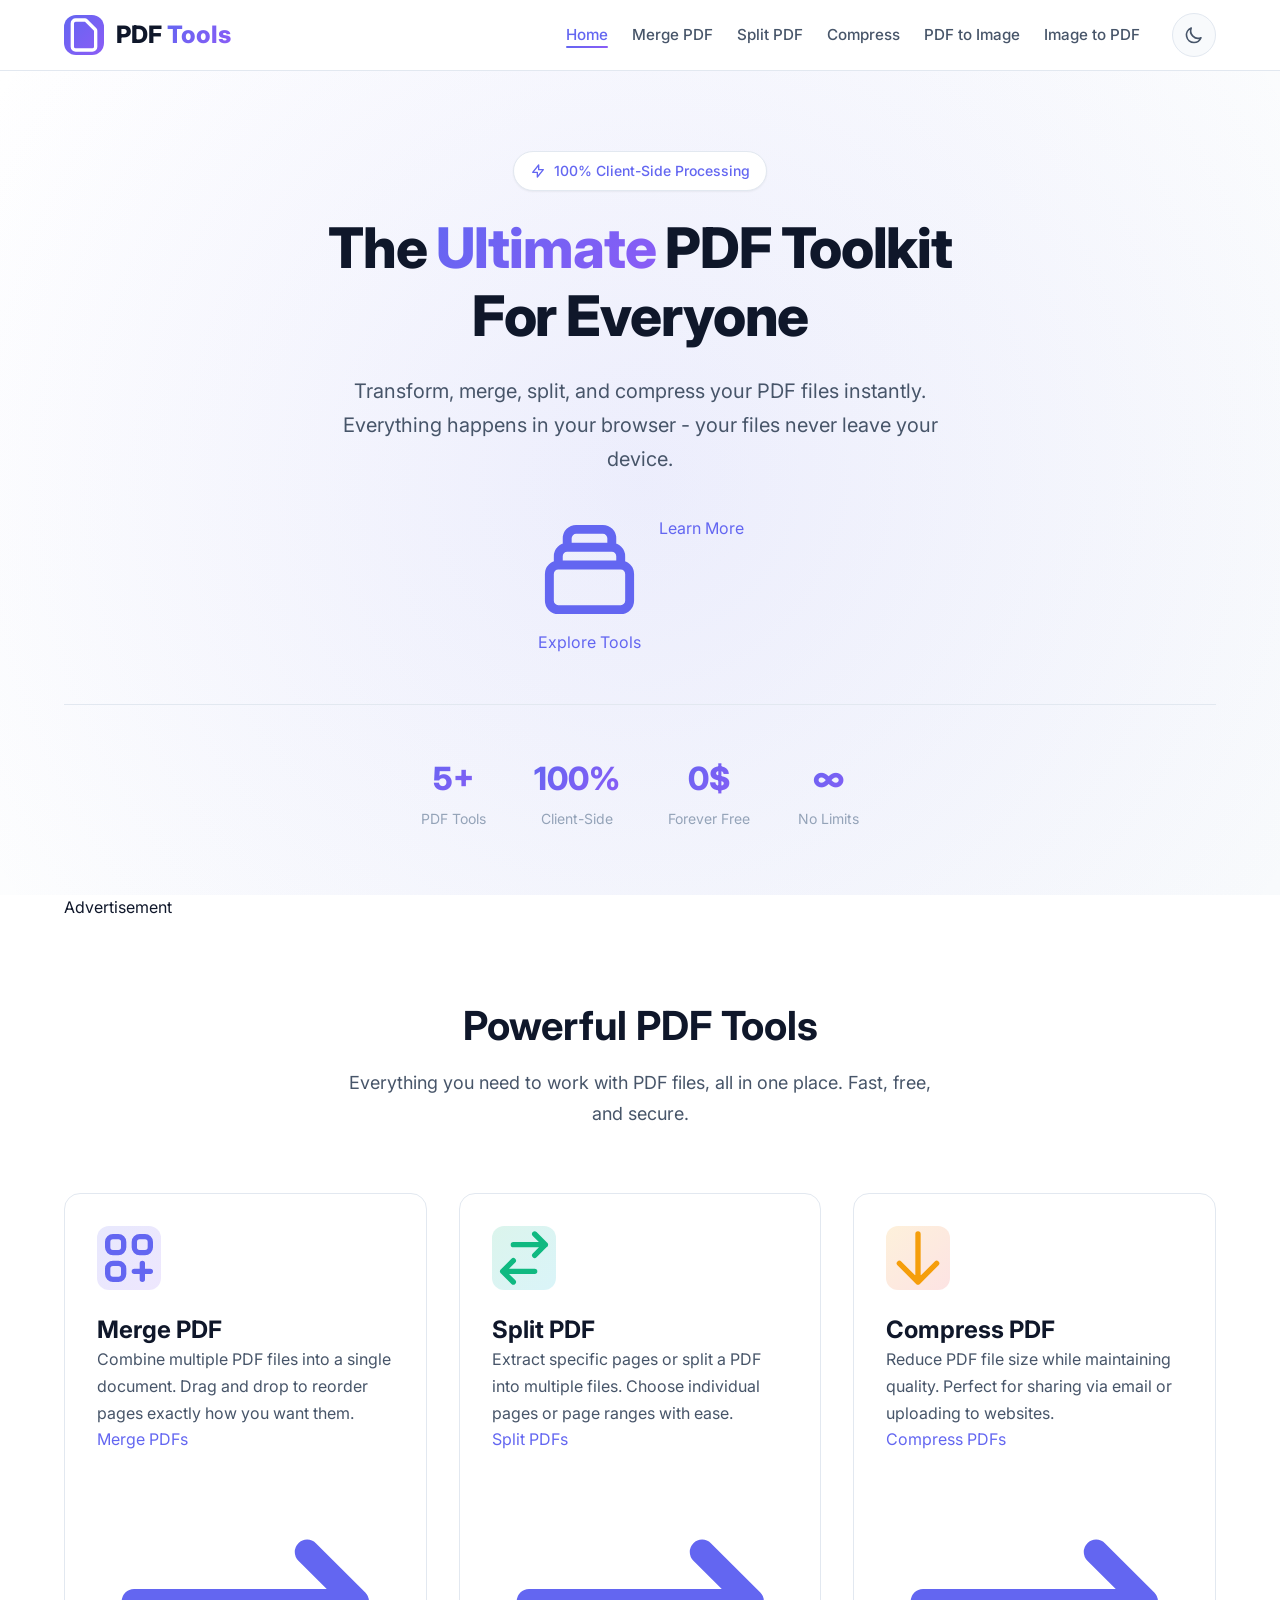
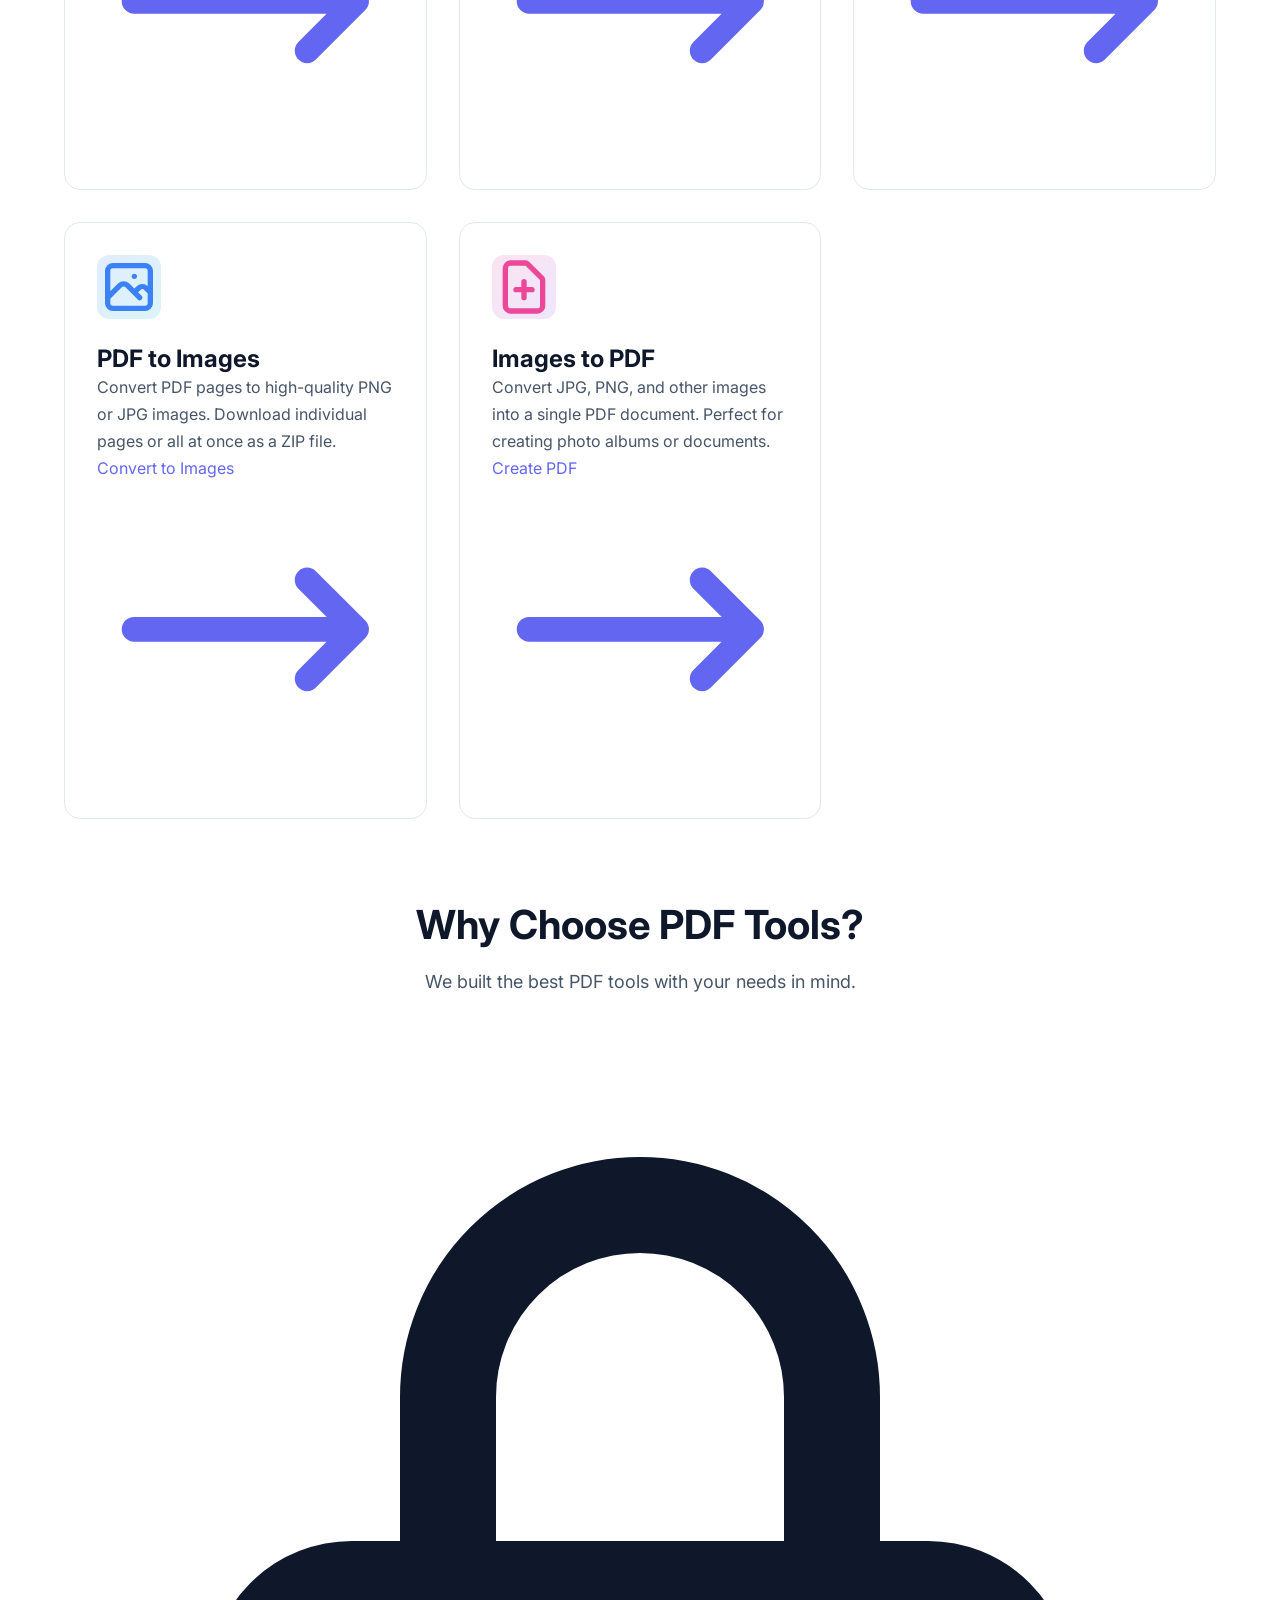
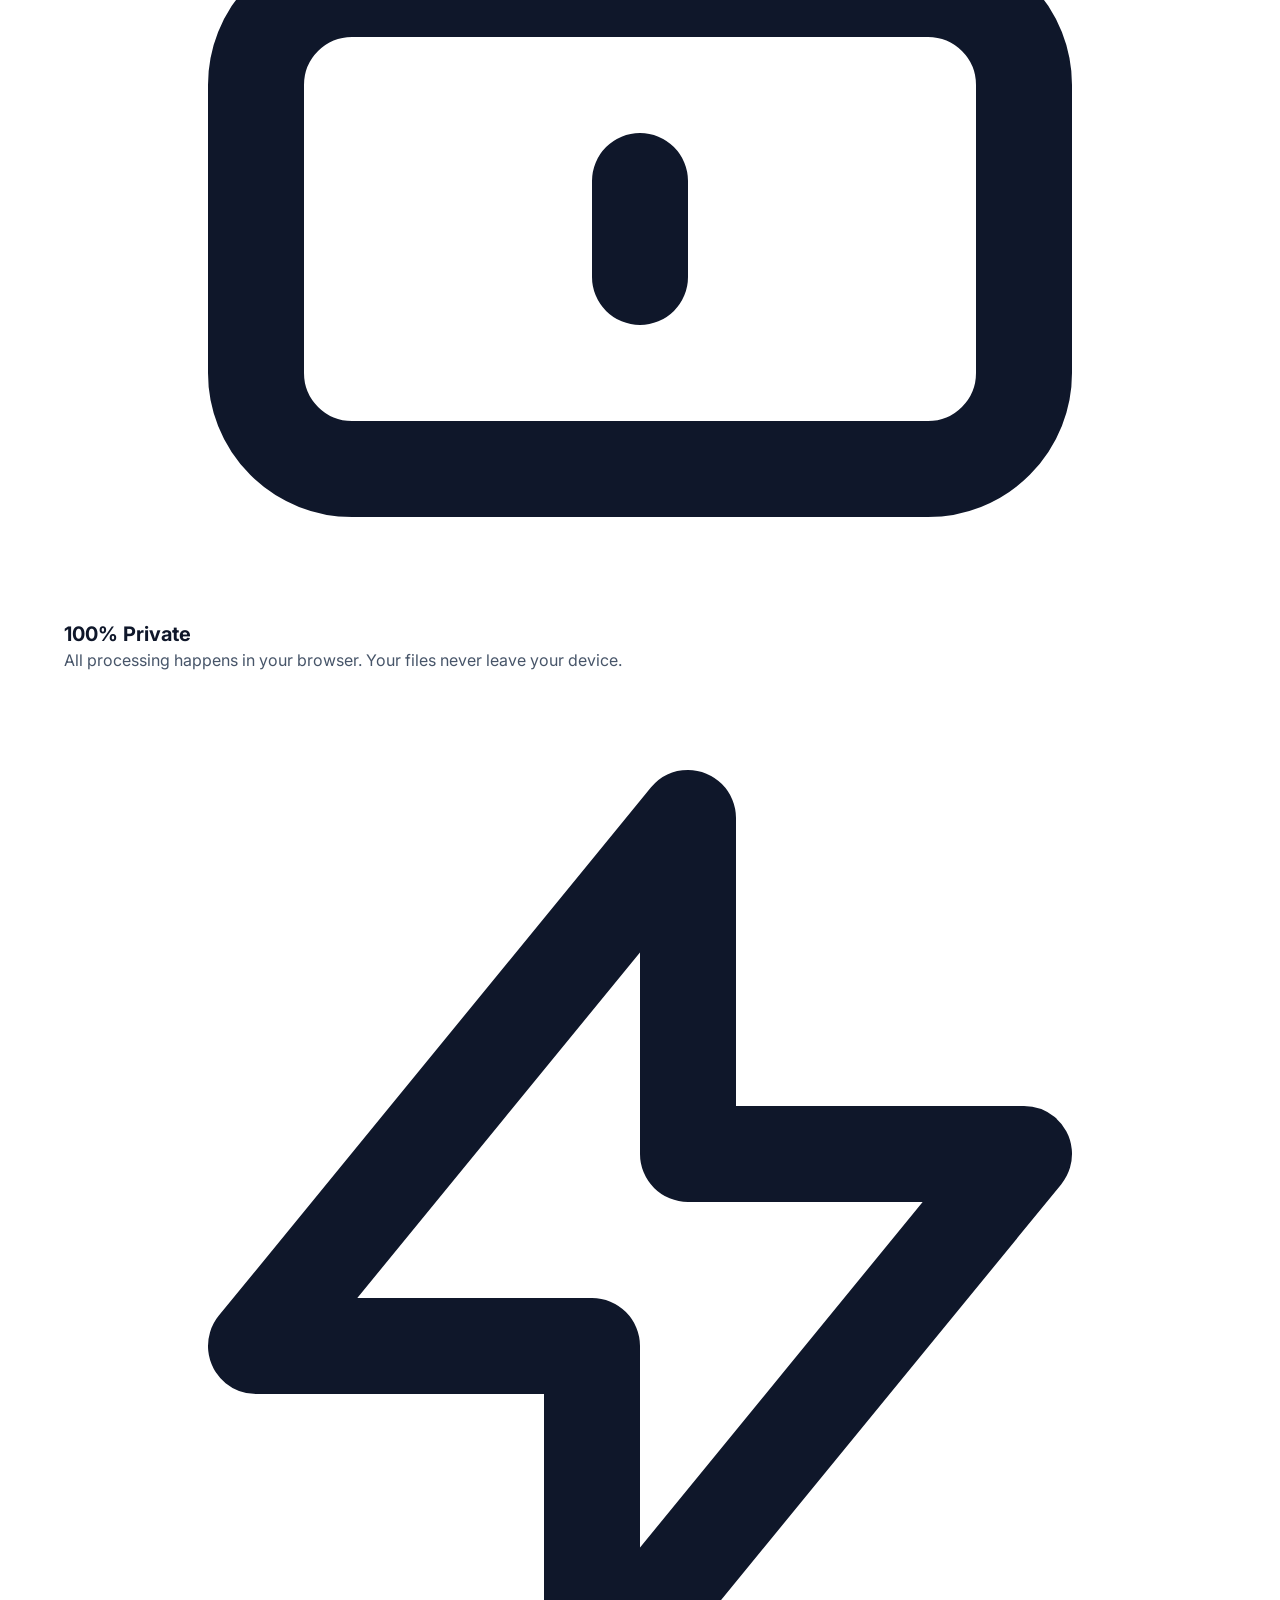
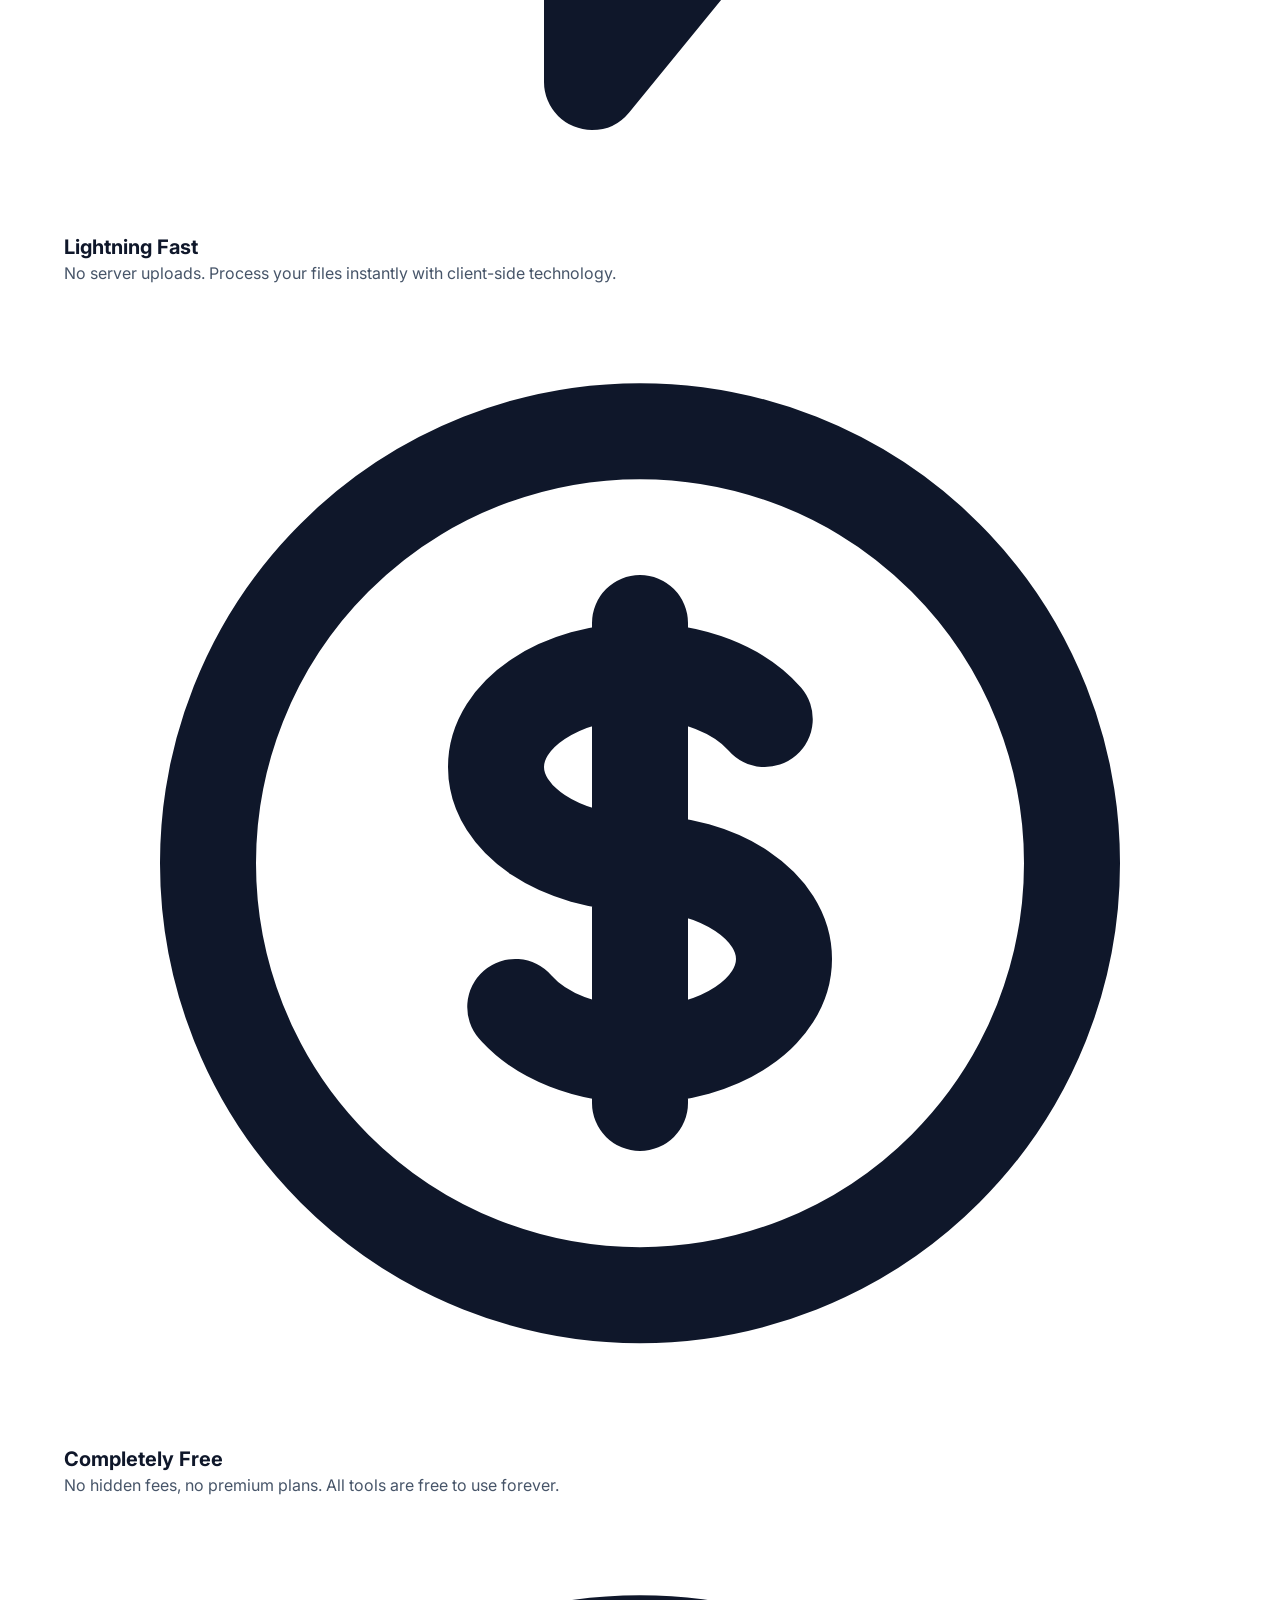
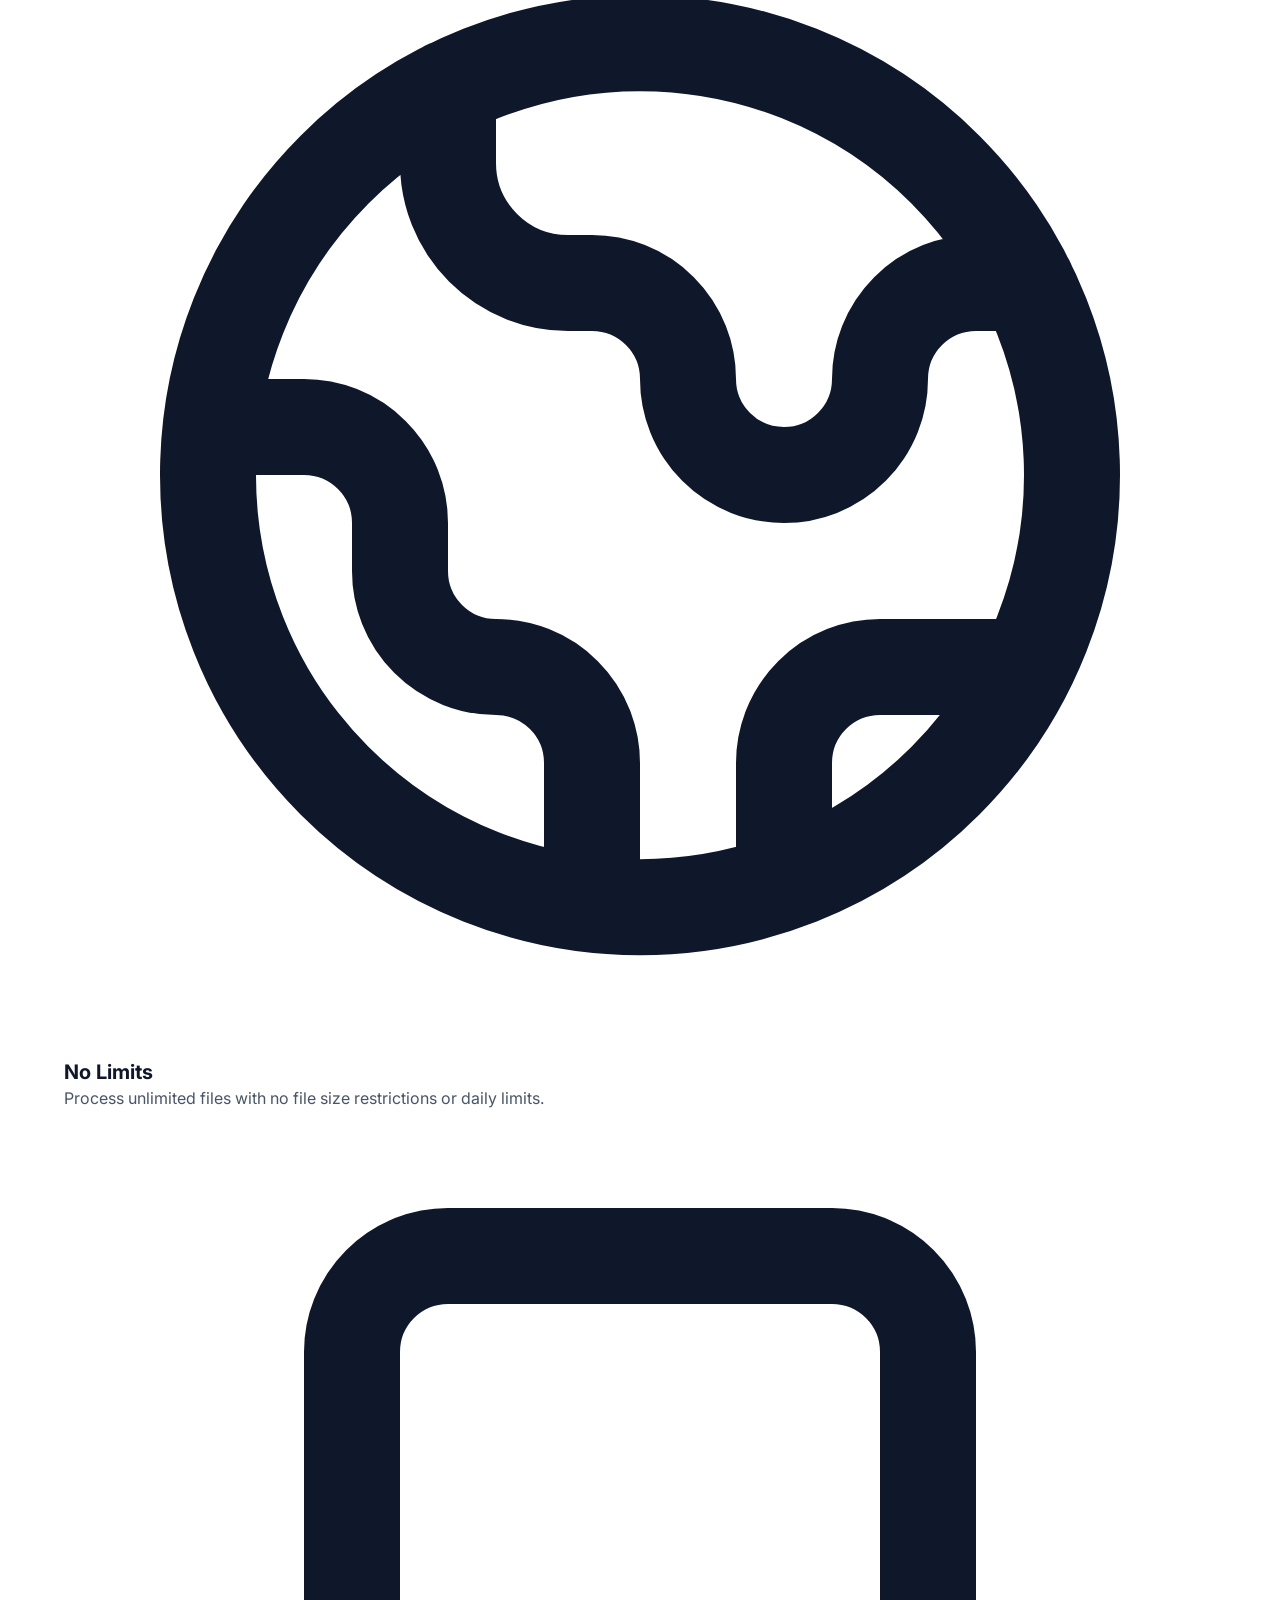
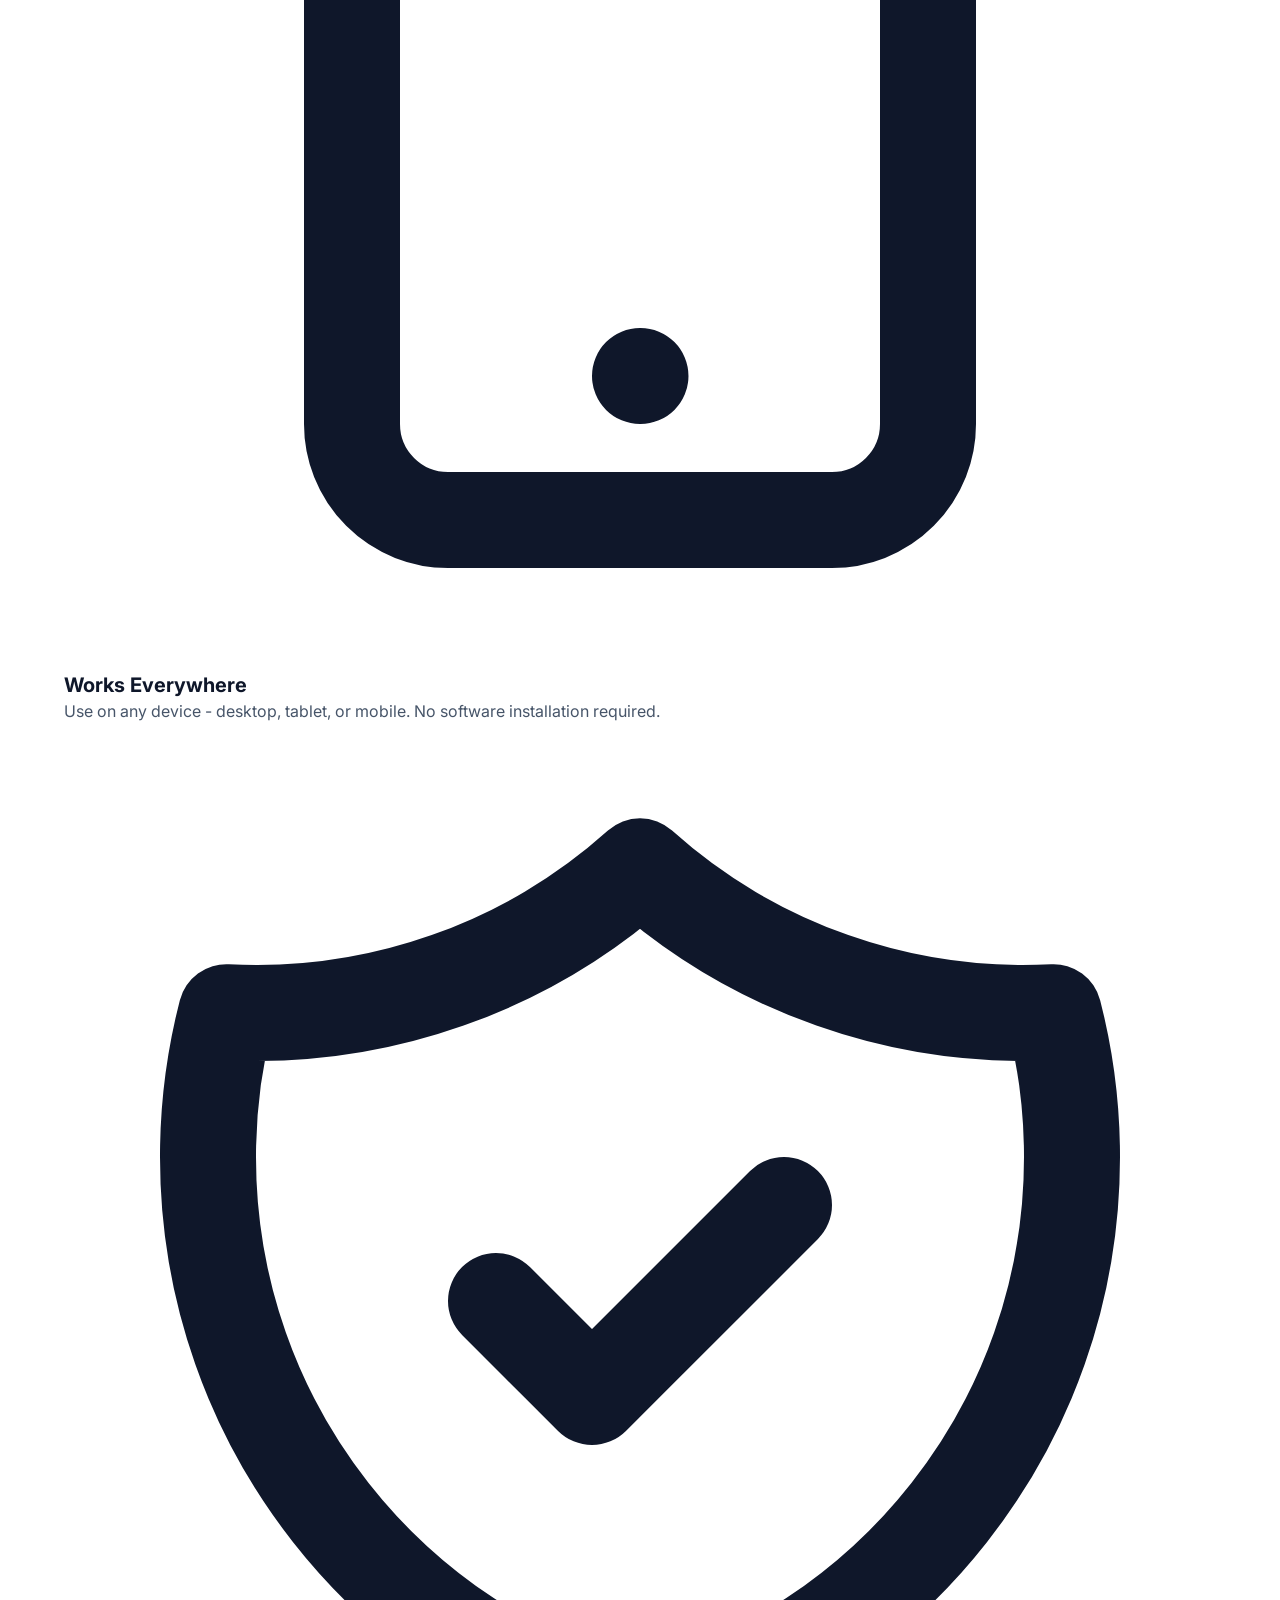
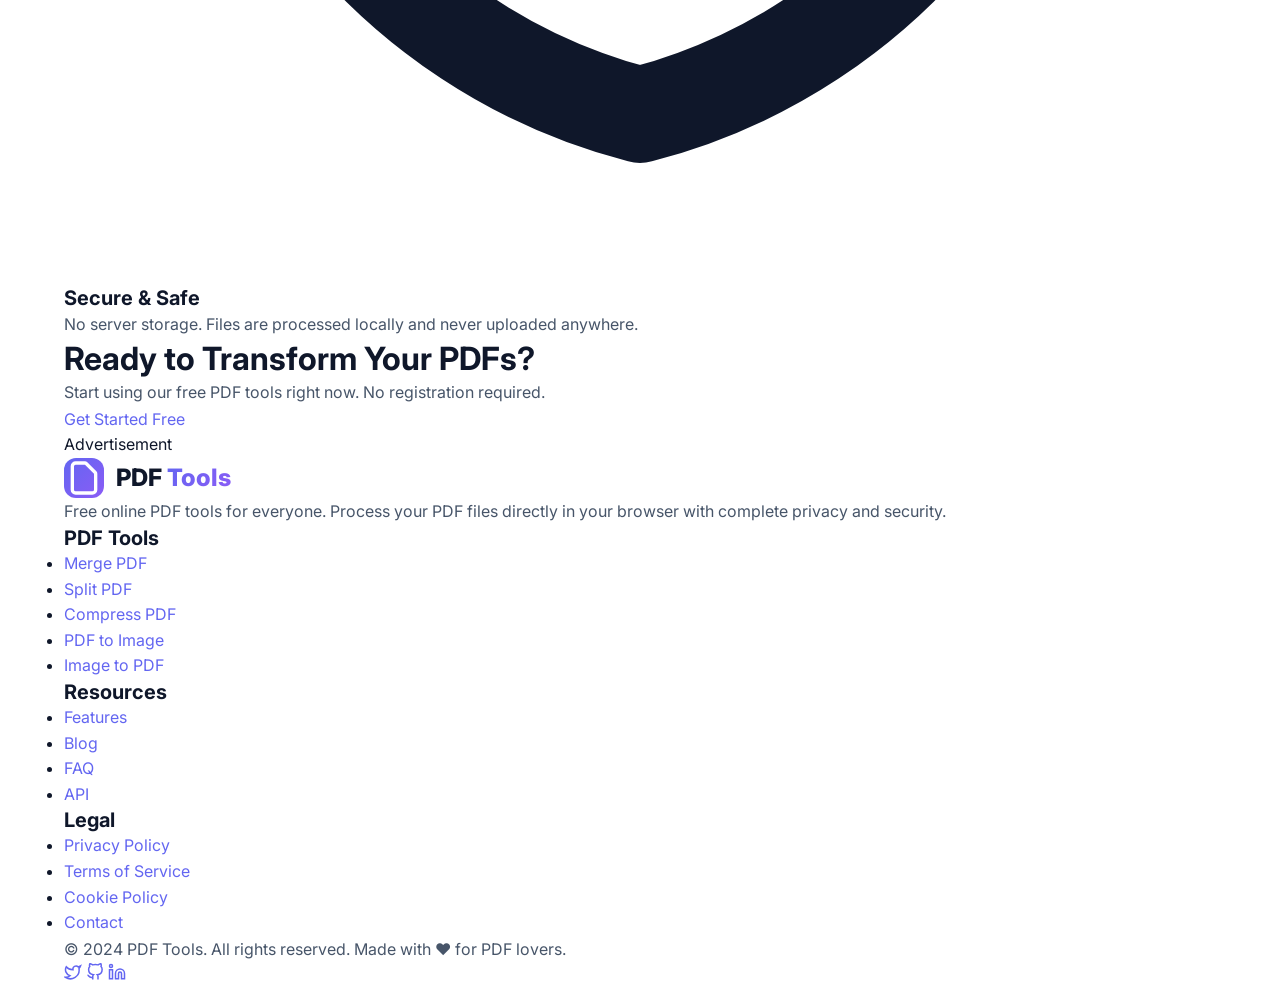
==== index.html @ 6624ec48 "feat: pdf-tools — initial release" ====
<!DOCTYPE html>
<html lang="en" data-theme="light">
<head>
    <meta charset="UTF-8">
    <meta name="viewport" content="width=device-width, initial-scale=1.0">
    <title>PDF Tools - Free Online PDF Converter & Editor | Merge, Split, Compress PDFs</title>
    <meta name="description" content="Free online PDF tools. Merge, split, compress PDFs, convert PDF to images, and more. 100% client-side processing for privacy. No file size limits.">
    <meta name="keywords" content="PDF tools, merge PDF, split PDF, compress PDF, PDF converter, PDF to image, image to PDF, online PDF editor, free PDF tools">
    <meta name="author" content="PDF Tools">
    <meta name="robots" content="index, follow">
    <link rel="canonical" href="https://pdf-tools.example.com/">

    <!-- Open Graph / Facebook -->
    <meta property="og:type" content="website">
    <meta property="og:url" content="https://pdf-tools.example.com/">
    <meta property="og:title" content="PDF Tools - Free Online PDF Converter & Editor">
    <meta property="og:description" content="Free online PDF tools. Merge, split, compress PDFs, convert PDF to images, and more. 100% client-side processing.">
    <meta property="og:image" content="https://pdf-tools.example.com/assets/og-image.png">

    <!-- Twitter -->
    <meta property="twitter:card" content="summary_large_image">
    <meta property="twitter:url" content="https://pdf-tools.example.com/">
    <meta property="twitter:title" content="PDF Tools - Free Online PDF Converter & Editor">
    <meta property="twitter:description" content="Free online PDF tools. Merge, split, compress PDFs, convert PDF to images, and more. 100% client-side processing.">
    <meta property="twitter:image" content="https://pdf-tools.example.com/assets/og-image.png">

    <!-- Favicon -->
    <link rel="icon" type="image/svg+xml" href="favicon.svg">

    <!-- Fonts -->
    <link rel="preconnect" href="https://fonts.googleapis.com">
    <link rel="preconnect" href="https://fonts.gstatic.com" crossorigin>
    <link href="https://fonts.googleapis.com/css2?family=Inter:wght@400;500;600;700;800&display=swap" rel="stylesheet">

    <!-- Styles -->
    <link rel="stylesheet" href="css/style.css">

    <!-- Structured Data -->
    <script type="application/ld+json">
    {
        "@context": "https://schema.org",
        "@type": "WebApplication",
        "name": "PDF Tools",
        "url": "https://pdf-tools.example.com",
        "description": "Free online PDF tools for merging, splitting, compressing, and converting PDF files.",
        "applicationCategory": "UtilitiesApplication",
        "operatingSystem": "Any",
        "offers": {
            "@type": "Offer",
            "price": "0",
            "priceCurrency": "USD"
        },
        "featureList": [
            "Merge PDF files",
            "Split PDF files",
            "Compress PDF files",
            "Convert PDF to images",
            "Convert images to PDF"
        ]
    }
    </script>
</head>
<body>
    <!-- Header -->
    <header class="header">
        <div class="container header-inner">
            <a href="index.html" class="logo">
                <div class="logo-icon">
                    <svg xmlns="http://www.w3.org/2000/svg" fill="none" viewBox="0 0 24 24" stroke="currentColor" stroke-width="2">
                        <path stroke-linecap="round" stroke-linejoin="round" d="M7 21h10a2 2 0 002-2V9.414a1 1 0 00-.293-.707l-5.414-5.414A1 1 0 0012.586 3H7a2 2 0 00-2 2v14a2 2 0 002 2z" />
                    </svg>
                </div>
                <span class="logo-text">PDF <span>Tools</span></span>
            </a>

            <nav class="nav">
                <button class="mobile-menu-toggle" aria-label="Toggle menu">
                    <span></span>
                </button>
                <ul class="nav-links">
                    <li><a href="index.html" class="active">Home</a></li>
                    <li><a href="tools/merge.html">Merge PDF</a></li>
                    <li><a href="tools/split.html">Split PDF</a></li>
                    <li><a href="tools/compress.html">Compress</a></li>
                    <li><a href="tools/pdf-to-image.html">PDF to Image</a></li>
                    <li><a href="tools/image-to-pdf.html">Image to PDF</a></li>
                </ul>
                <div class="nav-actions">
                    <button class="theme-toggle" aria-label="Toggle dark mode">
                        <svg xmlns="http://www.w3.org/2000/svg" fill="none" viewBox="0 0 24 24" stroke="currentColor" stroke-width="2">
                            <path stroke-linecap="round" stroke-linejoin="round" d="M20.354 15.354A9 9 0 018.646 3.646 9.003 9.003 0 0012 21a9.003 9.003 0 008.354-5.646z" />
                        </svg>
                    </button>
                </div>
            </nav>
        </div>
    </header>

    <!-- Main Content -->
    <main>
        <!-- Hero Section -->
        <section class="hero">
            <div class="container hero-content">
                <div class="hero-badge">
                    <svg xmlns="http://www.w3.org/2000/svg" fill="none" viewBox="0 0 24 24" stroke="currentColor" stroke-width="2">
                        <path stroke-linecap="round" stroke-linejoin="round" d="M13 10V3L4 14h7v7l9-11h-7z" />
                    </svg>
                    100% Client-Side Processing
                </div>
                <h1>
                    The <span>Ultimate</span> PDF Toolkit<br>
                    For Everyone
                </h1>
                <p>
                    Transform, merge, split, and compress your PDF files instantly.
                    Everything happens in your browser - your files never leave your device.
                </p>
                <div style="display: flex; gap: 1rem; justify-content: center; flex-wrap: wrap;">
                    <a href="#tools" class="btn btn-primary btn-lg">
                        <svg xmlns="http://www.w3.org/2000/svg" fill="none" viewBox="0 0 24 24" stroke="currentColor" stroke-width="2">
                            <path stroke-linecap="round" stroke-linejoin="round" d="M19 11H5m14 0a2 2 0 012 2v6a2 2 0 01-2 2H5a2 2 0 01-2-2v-6a2 2 0 012-2m14 0V9a2 2 0 00-2-2M5 11V9a2 2 0 012-2m0 0V5a2 2 0 012-2h6a2 2 0 012 2v2M7 7h10" />
                        </svg>
                        Explore Tools
                    </a>
                    <a href="#features" class="btn btn-secondary btn-lg">
                        Learn More
                    </a>
                </div>
                <div class="hero-stats">
                    <div class="hero-stat">
                        <div class="hero-stat-value">5+</div>
                        <div class="hero-stat-label">PDF Tools</div>
                    </div>
                    <div class="hero-stat">
                        <div class="hero-stat-value">100%</div>
                        <div class="hero-stat-label">Client-Side</div>
                    </div>
                    <div class="hero-stat">
                        <div class="hero-stat-value">0$</div>
                        <div class="hero-stat-label">Forever Free</div>
                    </div>
                    <div class="hero-stat">
                        <div class="hero-stat-value">&#8734;</div>
                        <div class="hero-stat-label">No Limits</div>
                    </div>
                </div>
            </div>
        </section>

        <!-- Ad Placeholder -->
        <div class="container">
            <div class="ad-placeholder">
                <span>Advertisement</span>
            </div>
        </div>

        <!-- Tools Section -->
        <section class="tools-section" id="tools">
            <div class="container">
                <div class="section-header">
                    <h2>Powerful PDF Tools</h2>
                    <p>Everything you need to work with PDF files, all in one place. Fast, free, and secure.</p>
                </div>

                <div class="tools-grid">
                    <!-- Merge PDF -->
                    <div class="tool-card">
                        <div class="tool-card-icon merge">
                            <svg xmlns="http://www.w3.org/2000/svg" fill="none" viewBox="0 0 24 24" stroke="currentColor" stroke-width="2">
                                <path stroke-linecap="round" stroke-linejoin="round" d="M17 14v6m-3-3h6M6 10h2a2 2 0 002-2V6a2 2 0 00-2-2H6a2 2 0 00-2 2v2a2 2 0 002 2zm10 0h2a2 2 0 002-2V6a2 2 0 00-2-2h-2a2 2 0 00-2 2v2a2 2 0 002 2zM6 20h2a2 2 0 002-2v-2a2 2 0 00-2-2H6a2 2 0 00-2 2v2a2 2 0 002 2z" />
                            </svg>
                        </div>
                        <h3>Merge PDF</h3>
                        <p>Combine multiple PDF files into a single document. Drag and drop to reorder pages exactly how you want them.</p>
                        <a href="tools/merge.html" class="tool-card-link">
                            Merge PDFs
                            <svg xmlns="http://www.w3.org/2000/svg" fill="none" viewBox="0 0 24 24" stroke="currentColor" stroke-width="2">
                                <path stroke-linecap="round" stroke-linejoin="round" d="M17 8l4 4m0 0l-4 4m4-4H3" />
                            </svg>
                        </a>
                    </div>

                    <!-- Split PDF -->
                    <div class="tool-card">
                        <div class="tool-card-icon split">
                            <svg xmlns="http://www.w3.org/2000/svg" fill="none" viewBox="0 0 24 24" stroke="currentColor" stroke-width="2">
                                <path stroke-linecap="round" stroke-linejoin="round" d="M8 7h12m0 0l-4-4m4 4l-4 4m0 6H4m0 0l4 4m-4-4l4-4" />
                            </svg>
                        </div>
                        <h3>Split PDF</h3>
                        <p>Extract specific pages or split a PDF into multiple files. Choose individual pages or page ranges with ease.</p>
                        <a href="tools/split.html" class="tool-card-link">
                            Split PDFs
                            <svg xmlns="http://www.w3.org/2000/svg" fill="none" viewBox="0 0 24 24" stroke="currentColor" stroke-width="2">
                                <path stroke-linecap="round" stroke-linejoin="round" d="M17 8l4 4m0 0l-4 4m4-4H3" />
                            </svg>
                        </a>
                    </div>

                    <!-- Compress PDF -->
                    <div class="tool-card">
                        <div class="tool-card-icon compress">
                            <svg xmlns="http://www.w3.org/2000/svg" fill="none" viewBox="0 0 24 24" stroke="currentColor" stroke-width="2">
                                <path stroke-linecap="round" stroke-linejoin="round" d="M19 14l-7 7m0 0l-7-7m7 7V3" />
                            </svg>
                        </div>
                        <h3>Compress PDF</h3>
                        <p>Reduce PDF file size while maintaining quality. Perfect for sharing via email or uploading to websites.</p>
                        <a href="tools/compress.html" class="tool-card-link">
                            Compress PDFs
                            <svg xmlns="http://www.w3.org/2000/svg" fill="none" viewBox="0 0 24 24" stroke="currentColor" stroke-width="2">
                                <path stroke-linecap="round" stroke-linejoin="round" d="M17 8l4 4m0 0l-4 4m4-4H3" />
                            </svg>
                        </a>
                    </div>

                    <!-- PDF to Image -->
                    <div class="tool-card">
                        <div class="tool-card-icon pdf-to-img">
                            <svg xmlns="http://www.w3.org/2000/svg" fill="none" viewBox="0 0 24 24" stroke="currentColor" stroke-width="2">
                                <path stroke-linecap="round" stroke-linejoin="round" d="M4 16l4.586-4.586a2 2 0 012.828 0L16 16m-2-2l1.586-1.586a2 2 0 012.828 0L20 14m-6-6h.01M6 20h12a2 2 0 002-2V6a2 2 0 00-2-2H6a2 2 0 00-2 2v12a2 2 0 002 2z" />
                            </svg>
                        </div>
                        <h3>PDF to Images</h3>
                        <p>Convert PDF pages to high-quality PNG or JPG images. Download individual pages or all at once as a ZIP file.</p>
                        <a href="tools/pdf-to-image.html" class="tool-card-link">
                            Convert to Images
                            <svg xmlns="http://www.w3.org/2000/svg" fill="none" viewBox="0 0 24 24" stroke="currentColor" stroke-width="2">
                                <path stroke-linecap="round" stroke-linejoin="round" d="M17 8l4 4m0 0l-4 4m4-4H3" />
                            </svg>
                        </a>
                    </div>

                    <!-- Image to PDF -->
                    <div class="tool-card">
                        <div class="tool-card-icon img-to-pdf">
                            <svg xmlns="http://www.w3.org/2000/svg" fill="none" viewBox="0 0 24 24" stroke="currentColor" stroke-width="2">
                                <path stroke-linecap="round" stroke-linejoin="round" d="M9 13h6m-3-3v6m5 5H7a2 2 0 01-2-2V5a2 2 0 012-2h5.586a1 1 0 01.707.293l5.414 5.414a1 1 0 01.293.707V19a2 2 0 01-2 2z" />
                            </svg>
                        </div>
                        <h3>Images to PDF</h3>
                        <p>Convert JPG, PNG, and other images into a single PDF document. Perfect for creating photo albums or documents.</p>
                        <a href="tools/image-to-pdf.html" class="tool-card-link">
                            Create PDF
                            <svg xmlns="http://www.w3.org/2000/svg" fill="none" viewBox="0 0 24 24" stroke="currentColor" stroke-width="2">
                                <path stroke-linecap="round" stroke-linejoin="round" d="M17 8l4 4m0 0l-4 4m4-4H3" />
                            </svg>
                        </a>
                    </div>
                </div>
            </div>
        </section>

        <!-- Features Section -->
        <section class="features-section" id="features">
            <div class="container">
                <div class="section-header">
                    <h2>Why Choose PDF Tools?</h2>
                    <p>We built the best PDF tools with your needs in mind.</p>
                </div>

                <div class="features-grid">
                    <div class="feature-item">
                        <div class="feature-icon">
                            <svg xmlns="http://www.w3.org/2000/svg" fill="none" viewBox="0 0 24 24" stroke="currentColor" stroke-width="2">
                                <path stroke-linecap="round" stroke-linejoin="round" d="M12 15v2m-6 4h12a2 2 0 002-2v-6a2 2 0 00-2-2H6a2 2 0 00-2 2v6a2 2 0 002 2zm10-10V7a4 4 0 00-8 0v4h8z" />
                            </svg>
                        </div>
                        <h4>100% Private</h4>
                        <p>All processing happens in your browser. Your files never leave your device.</p>
                    </div>

                    <div class="feature-item">
                        <div class="feature-icon">
                            <svg xmlns="http://www.w3.org/2000/svg" fill="none" viewBox="0 0 24 24" stroke="currentColor" stroke-width="2">
                                <path stroke-linecap="round" stroke-linejoin="round" d="M13 10V3L4 14h7v7l9-11h-7z" />
                            </svg>
                        </div>
                        <h4>Lightning Fast</h4>
                        <p>No server uploads. Process your files instantly with client-side technology.</p>
                    </div>

                    <div class="feature-item">
                        <div class="feature-icon">
                            <svg xmlns="http://www.w3.org/2000/svg" fill="none" viewBox="0 0 24 24" stroke="currentColor" stroke-width="2">
                                <path stroke-linecap="round" stroke-linejoin="round" d="M12 8c-1.657 0-3 .895-3 2s1.343 2 3 2 3 .895 3 2-1.343 2-3 2m0-8c1.11 0 2.08.402 2.599 1M12 8V7m0 1v8m0 0v1m0-1c-1.11 0-2.08-.402-2.599-1M21 12a9 9 0 11-18 0 9 9 0 0118 0z" />
                            </svg>
                        </div>
                        <h4>Completely Free</h4>
                        <p>No hidden fees, no premium plans. All tools are free to use forever.</p>
                    </div>

                    <div class="feature-item">
                        <div class="feature-icon">
                            <svg xmlns="http://www.w3.org/2000/svg" fill="none" viewBox="0 0 24 24" stroke="currentColor" stroke-width="2">
                                <path stroke-linecap="round" stroke-linejoin="round" d="M3.055 11H5a2 2 0 012 2v1a2 2 0 002 2 2 2 0 012 2v2.945M8 3.935V5.5A2.5 2.5 0 0010.5 8h.5a2 2 0 012 2 2 2 0 104 0 2 2 0 012-2h1.064M15 20.488V18a2 2 0 012-2h3.064M21 12a9 9 0 11-18 0 9 9 0 0118 0z" />
                            </svg>
                        </div>
                        <h4>No Limits</h4>
                        <p>Process unlimited files with no file size restrictions or daily limits.</p>
                    </div>

                    <div class="feature-item">
                        <div class="feature-icon">
                            <svg xmlns="http://www.w3.org/2000/svg" fill="none" viewBox="0 0 24 24" stroke="currentColor" stroke-width="2">
                                <path stroke-linecap="round" stroke-linejoin="round" d="M12 18h.01M8 21h8a2 2 0 002-2V5a2 2 0 00-2-2H8a2 2 0 00-2 2v14a2 2 0 002 2z" />
                            </svg>
                        </div>
                        <h4>Works Everywhere</h4>
                        <p>Use on any device - desktop, tablet, or mobile. No software installation required.</p>
                    </div>

                    <div class="feature-item">
                        <div class="feature-icon">
                            <svg xmlns="http://www.w3.org/2000/svg" fill="none" viewBox="0 0 24 24" stroke="currentColor" stroke-width="2">
                                <path stroke-linecap="round" stroke-linejoin="round" d="M9 12l2 2 4-4m5.618-4.016A11.955 11.955 0 0112 2.944a11.955 11.955 0 01-8.618 3.04A12.02 12.02 0 003 9c0 5.591 3.824 10.29 9 11.622 5.176-1.332 9-6.03 9-11.622 0-1.042-.133-2.052-.382-3.016z" />
                            </svg>
                        </div>
                        <h4>Secure & Safe</h4>
                        <p>No server storage. Files are processed locally and never uploaded anywhere.</p>
                    </div>
                </div>
            </div>
        </section>

        <!-- CTA Section -->
        <section class="cta-section">
            <div class="container">
                <div class="cta-card">
                    <h2>Ready to Transform Your PDFs?</h2>
                    <p>Start using our free PDF tools right now. No registration required.</p>
                    <a href="#tools" class="btn btn-outline btn-lg">Get Started Free</a>
                </div>
            </div>
        </section>

        <!-- Ad Placeholder -->
        <div class="container">
            <div class="ad-placeholder">
                <span>Advertisement</span>
            </div>
        </div>
    </main>

    <!-- Footer -->
    <footer class="footer">
        <div class="container">
            <div class="footer-grid">
                <div class="footer-brand">
                    <a href="index.html" class="logo">
                        <div class="logo-icon">
                            <svg xmlns="http://www.w3.org/2000/svg" fill="none" viewBox="0 0 24 24" stroke="currentColor" stroke-width="2">
                                <path stroke-linecap="round" stroke-linejoin="round" d="M7 21h10a2 2 0 002-2V9.414a1 1 0 00-.293-.707l-5.414-5.414A1 1 0 0012.586 3H7a2 2 0 00-2 2v14a2 2 0 002 2z" />
                            </svg>
                        </div>
                        <span class="logo-text">PDF <span>Tools</span></span>
                    </a>
                    <p>Free online PDF tools for everyone. Process your PDF files directly in your browser with complete privacy and security.</p>
                </div>

                <div class="footer-column">
                    <h4>PDF Tools</h4>
                    <ul class="footer-links">
                        <li><a href="tools/merge.html">Merge PDF</a></li>
                        <li><a href="tools/split.html">Split PDF</a></li>
                        <li><a href="tools/compress.html">Compress PDF</a></li>
                        <li><a href="tools/pdf-to-image.html">PDF to Image</a></li>
                        <li><a href="tools/image-to-pdf.html">Image to PDF</a></li>
                    </ul>
                </div>

                <div class="footer-column">
                    <h4>Resources</h4>
                    <ul class="footer-links">
                        <li><a href="#features">Features</a></li>
                        <li><a href="#">Blog</a></li>
                        <li><a href="#">FAQ</a></li>
                        <li><a href="#">API</a></li>
                    </ul>
                </div>

                <div class="footer-column">
                    <h4>Legal</h4>
                    <ul class="footer-links">
                        <li><a href="#">Privacy Policy</a></li>
                        <li><a href="#">Terms of Service</a></li>
                        <li><a href="#">Cookie Policy</a></li>
                        <li><a href="#">Contact</a></li>
                    </ul>
                </div>
            </div>

            <div class="footer-bottom">
                <p>&copy; 2024 PDF Tools. All rights reserved. Made with ❤️ for PDF lovers.</p>
                <div class="footer-social">
                    <a href="#" aria-label="Twitter">
                        <svg xmlns="http://www.w3.org/2000/svg" width="18" height="18" viewBox="0 0 24 24" fill="none" stroke="currentColor" stroke-width="2">
                            <path d="M22 4s-.7 2.1-2 3.4c1.6 10-9.4 17.3-18 11.6 2.2.1 4.4-.6 6-2C3 15.5.5 9.6 3 5c2.2 2.6 5.6 4.1 9 4-.9-4.2 4-6.6 7-3.8 1.1 0 3-1.2 3-1.2z"/>
                        </svg>
                    </a>
                    <a href="#" aria-label="GitHub">
                        <svg xmlns="http://www.w3.org/2000/svg" width="18" height="18" viewBox="0 0 24 24" fill="none" stroke="currentColor" stroke-width="2">
                            <path d="M9 19c-5 1.5-5-2.5-7-3m14 6v-3.87a3.37 3.37 0 0 0-.94-2.61c3.14-.35 6.44-1.54 6.44-7A5.44 5.44 0 0 0 20 4.77 5.07 5.07 0 0 0 19.91 1S18.73.65 16 2.48a13.38 13.38 0 0 0-7 0C6.27.65 5.09 1 5.09 1A5.07 5.07 0 0 0 5 4.77a5.44 5.44 0 0 0-1.5 3.78c0 5.42 3.3 6.61 6.44 7A3.37 3.37 0 0 0 9 18.13V22"/>
                        </svg>
                    </a>
                    <a href="#" aria-label="LinkedIn">
                        <svg xmlns="http://www.w3.org/2000/svg" width="18" height="18" viewBox="0 0 24 24" fill="none" stroke="currentColor" stroke-width="2">
                            <path d="M16 8a6 6 0 0 1 6 6v7h-4v-7a2 2 0 0 0-2-2 2 2 0 0 0-2 2v7h-4v-7a6 6 0 0 1 6-6z"/><rect x="2" y="9" width="4" height="12"/><circle cx="4" cy="4" r="2"/>
                        </svg>
                    </a>
                </div>
            </div>
        </div>
    </footer>

    <!-- Toast Container -->
    <div class="toast-container"></div>

    <!-- Scripts -->
    <script src="js/common.js"></script>
</body>
</html>
---- css/style.css ----
/* ============================================
   PDF Tools - Modern CSS Styles
   ============================================ */

/* CSS Variables */
:root {
    /* Primary Colors */
    --primary: #6366f1;
    --primary-dark: #4f46e5;
    --primary-light: #818cf8;
    --primary-gradient: linear-gradient(135deg, #6366f1 0%, #8b5cf6 100%);

    /* Secondary Colors */
    --secondary: #8b5cf6;
    --secondary-dark: #7c3aed;
    --secondary-light: #a78bfa;

    /* Accent Colors */
    --accent: #06b6d4;
    --accent-dark: #0891b2;
    --accent-light: #22d3ee;

    /* Neutral Colors */
    --bg-primary: #ffffff;
    --bg-secondary: #f8fafc;
    --bg-tertiary: #f1f5f9;
    --text-primary: #0f172a;
    --text-secondary: #475569;
    --text-tertiary: #94a3b8;
    --border-color: #e2e8f0;
    --border-light: #f1f5f9;

    /* Status Colors */
    --success: #10b981;
    --warning: #f59e0b;
    --error: #ef4444;
    --info: #3b82f6;

    /* Shadows */
    --shadow-sm: 0 1px 2px 0 rgb(0 0 0 / 0.05);
    --shadow-md: 0 4px 6px -1px rgb(0 0 0 / 0.1), 0 2px 4px -2px rgb(0 0 0 / 0.1);
    --shadow-lg: 0 10px 15px -3px rgb(0 0 0 / 0.1), 0 4px 6px -4px rgb(0 0 0 / 0.1);
    --shadow-xl: 0 20px 25px -5px rgb(0 0 0 / 0.1), 0 8px 10px -6px rgb(0 0 0 / 0.1);

    /* Border Radius */
    --radius-sm: 0.375rem;
    --radius-md: 0.5rem;
    --radius-lg: 0.75rem;
    --radius-xl: 1rem;
    --radius-2xl: 1.5rem;
    --radius-full: 9999px;

    /* Spacing */
    --space-1: 0.25rem;
    --space-2: 0.5rem;
    --space-3: 0.75rem;
    --space-4: 1rem;
    --space-5: 1.25rem;
    --space-6: 1.5rem;
    --space-8: 2rem;
    --space-10: 2.5rem;
    --space-12: 3rem;
    --space-16: 4rem;
    --space-20: 5rem;
    --space-24: 6rem;

    /* Transitions */
    --transition-fast: 150ms ease;
    --transition-base: 250ms ease;
    --transition-slow: 350ms ease;

    /* Z-index */
    --z-dropdown: 1000;
    --z-sticky: 1020;
    --z-fixed: 1030;
    --z-modal-backdrop: 1040;
    --z-modal: 1050;
    --z-popover: 1060;
    --z-tooltip: 1070;
    --z-toast: 1080;
}

/* Dark Mode Variables */
[data-theme="dark"] {
    --bg-primary: #0f172a;
    --bg-secondary: #1e293b;
    --bg-tertiary: #334155;
    --text-primary: #f1f5f9;
    --text-secondary: #94a3b8;
    --text-tertiary: #64748b;
    --border-color: #334155;
    --border-light: #1e293b;
    --shadow-sm: 0 1px 2px 0 rgb(0 0 0 / 0.3);
    --shadow-md: 0 4px 6px -1px rgb(0 0 0 / 0.4), 0 2px 4px -2px rgb(0 0 0 / 0.3);
    --shadow-lg: 0 10px 15px -3px rgb(0 0 0 / 0.4), 0 4px 6px -4px rgb(0 0 0 / 0.3);
    --shadow-xl: 0 20px 25px -5px rgb(0 0 0 / 0.4), 0 8px 10px -6px rgb(0 0 0 / 0.3);
}

/* ============================================
   Base Styles
   ============================================ */
*,
*::before,
*::after {
    box-sizing: border-box;
    margin: 0;
    padding: 0;
}

html {
    scroll-behavior: smooth;
    -webkit-text-size-adjust: 100%;
}

body {
    font-family: 'Inter', -apple-system, BlinkMacSystemFont, 'Segoe UI', Roboto, Oxygen, Ubuntu, sans-serif;
    font-size: 16px;
    line-height: 1.6;
    color: var(--text-primary);
    background-color: var(--bg-primary);
    -webkit-font-smoothing: antialiased;
    -moz-osx-font-smoothing: grayscale;
    transition: background-color var(--transition-base), color var(--transition-base);
    min-height: 100vh;
    display: flex;
    flex-direction: column;
}

a {
    color: var(--primary);
    text-decoration: none;
    transition: color var(--transition-fast);
}

a:hover {
    color: var(--primary-dark);
}

img {
    max-width: 100%;
    height: auto;
    display: block;
}

button {
    cursor: pointer;
    font-family: inherit;
    font-size: inherit;
    border: none;
    background: none;
}

input, select, textarea {
    font-family: inherit;
    font-size: inherit;
}

h1, h2, h3, h4, h5, h6 {
    font-weight: 700;
    line-height: 1.3;
    color: var(--text-primary);
}

h1 { font-size: 2.5rem; }
h2 { font-size: 2rem; }
h3 { font-size: 1.5rem; }
h4 { font-size: 1.25rem; }

p {
    color: var(--text-secondary);
    line-height: 1.7;
}

/* ============================================
   Utility Classes
   ============================================ */
.container {
    width: 100%;
    max-width: 1200px;
    margin: 0 auto;
    padding: 0 var(--space-6);
}

.sr-only {
    position: absolute;
    width: 1px;
    height: 1px;
    padding: 0;
    margin: -1px;
    overflow: hidden;
    clip: rect(0, 0, 0, 0);
    white-space: nowrap;
    border-width: 0;
}

.text-center { text-align: center; }
.text-left { text-align: left; }
.text-right { text-align: right; }

/* ============================================
   Header / Navigation
   ============================================ */
.header {
    position: sticky;
    top: 0;
    z-index: var(--z-sticky);
    background-color: var(--bg-primary);
    border-bottom: 1px solid var(--border-color);
    backdrop-filter: blur(10px);
    -webkit-backdrop-filter: blur(10px);
}

.header-inner {
    display: flex;
    align-items: center;
    justify-content: space-between;
    height: 70px;
}

.logo {
    display: flex;
    align-items: center;
    gap: var(--space-3);
    font-size: 1.5rem;
    font-weight: 800;
    color: var(--text-primary);
    text-decoration: none;
}

.logo:hover {
    color: var(--text-primary);
}

.logo-icon {
    width: 40px;
    height: 40px;
    background: var(--primary-gradient);
    border-radius: var(--radius-lg);
    display: flex;
    align-items: center;
    justify-content: center;
    color: white;
    font-size: 1.2rem;
}

.logo-text span {
    background: var(--primary-gradient);
    -webkit-background-clip: text;
    -webkit-text-fill-color: transparent;
    background-clip: text;
}

.nav {
    display: flex;
    align-items: center;
    gap: var(--space-8);
}

.nav-links {
    display: flex;
    align-items: center;
    gap: var(--space-6);
    list-style: none;
}

.nav-links a {
    color: var(--text-secondary);
    font-weight: 500;
    font-size: 0.95rem;
    transition: color var(--transition-fast);
    position: relative;
}

.nav-links a:hover,
.nav-links a.active {
    color: var(--primary);
}

.nav-links a.active::after {
    content: '';
    position: absolute;
    bottom: -4px;
    left: 0;
    right: 0;
    height: 2px;
    background: var(--primary-gradient);
    border-radius: var(--radius-full);
}

.nav-actions {
    display: flex;
    align-items: center;
    gap: var(--space-4);
}

/* Theme Toggle */
.theme-toggle {
    width: 44px;
    height: 44px;
    border-radius: var(--radius-full);
    display: flex;
    align-items: center;
    justify-content: center;
    color: var(--text-secondary);
    background: var(--bg-secondary);
    border: 1px solid var(--border-color);
    transition: all var(--transition-fast);
}

.theme-toggle:hover {
    color: var(--primary);
    background: var(--bg-tertiary);
    border-color: var(--primary);
}

.theme-toggle svg {
    width: 20px;
    height: 20px;
}

/* Mobile Menu Toggle */
.mobile-menu-toggle {
    display: none;
    width: 44px;
    height: 44px;
    border-radius: var(--radius-md);
    align-items: center;
    justify-content: center;
    color: var(--text-primary);
    background: var(--bg-secondary);
    border: 1px solid var(--border-color);
}

.mobile-menu-toggle span {
    display: block;
    width: 20px;
    height: 2px;
    background: currentColor;
    border-radius: 1px;
    position: relative;
    transition: all var(--transition-fast);
}

.mobile-menu-toggle span::before,
.mobile-menu-toggle span::after {
    content: '';
    position: absolute;
    width: 100%;
    height: 100%;
    background: currentColor;
    border-radius: 1px;
    transition: all var(--transition-fast);
}

.mobile-menu-toggle span::before { top: -6px; }
.mobile-menu-toggle span::after { top: 6px; }

/* ============================================
   Hero Section
   ============================================ */
.hero {
    padding: var(--space-20) 0 var(--space-16);
    text-align: center;
    background: linear-gradient(135deg, var(--bg-primary) 0%, var(--bg-secondary) 100%);
    position: relative;
    overflow: hidden;
}

.hero::before {
    content: '';
    position: absolute;
    top: -50%;
    left: -50%;
    width: 200%;
    height: 200%;
    background: radial-gradient(circle, rgba(99, 102, 241, 0.1) 0%, transparent 50%);
    animation: float 20s ease-in-out infinite;
}

@keyframes float {
    0%, 100% { transform: translate(0, 0); }
    50% { transform: translate(-20px, -20px); }
}

.hero-content {
    position: relative;
    z-index: 1;
}

.hero-badge {
    display: inline-flex;
    align-items: center;
    gap: var(--space-2);
    padding: var(--space-2) var(--space-4);
    background: var(--bg-primary);
    border: 1px solid var(--border-color);
    border-radius: var(--radius-full);
    font-size: 0.875rem;
    font-weight: 500;
    color: var(--primary);
    margin-bottom: var(--space-6);
    box-shadow: var(--shadow-sm);
}

.hero-badge svg {
    width: 16px;
    height: 16px;
}

.hero h1 {
    font-size: 3.5rem;
    font-weight: 800;
    margin-bottom: var(--space-6);
    letter-spacing: -0.02em;
    line-height: 1.2;
}

.hero h1 span {
    background: var(--primary-gradient);
    -webkit-background-clip: text;
    -webkit-text-fill-color: transparent;
    background-clip: text;
}

.hero p {
    font-size: 1.25rem;
    color: var(--text-secondary);
    max-width: 600px;
    margin: 0 auto var(--space-10);
}

.hero-stats {
    display: flex;
    justify-content: center;
    gap: var(--space-12);
    margin-top: var(--space-12);
    padding-top: var(--space-12);
    border-top: 1px solid var(--border-color);
}

.hero-stat {
    text-align: center;
}

.hero-stat-value {
    font-size: 2rem;
    font-weight: 800;
    background: var(--primary-gradient);
    -webkit-background-clip: text;
    -webkit-text-fill-color: transparent;
    background-clip: text;
}

.hero-stat-label {
    font-size: 0.875rem;
    color: var(--text-tertiary);
    margin-top: var(--space-1);
}

/* ============================================
   Tools Grid Section
   ============================================ */
.tools-section {
    padding: var(--space-20) 0;
}

.section-header {
    text-align: center;
    margin-bottom: var(--space-16);
}

.section-header h2 {
    font-size: 2.5rem;
    margin-bottom: var(--space-4);
}

.section-header p {
    font-size: 1.125rem;
    color: var(--text-secondary);
    max-width: 600px;
    margin: 0 auto;
}

.tools-grid {
    display: grid;
    grid-template-columns: repeat(auto-fit, minmax(300px, 1fr));
    gap: var(--space-8);
}

/* Tool Card */
.tool-card {
    background: var(--bg-primary);
    border: 1px solid var(--border-color);
    border-radius: var(--radius-xl);
    padding: var(--space-8);
    transition: all var(--transition-base);
    position: relative;
    overflow: hidden;
    display: flex;
    flex-direction: column;
}

.tool-card:hover {
    transform: translateY(-4px);
    box-shadow: var(--shadow-xl);
    border-color: var(--primary-light);
}

.tool-card::before {
    content: '';
    position: absolute;
    top: 0;
    left: 0;
    right: 0;
    height: 4px;
    background: var(--primary-gradient);
    opacity: 0;
    transition: opacity var(--transition-base);
}

.tool-card:hover::before {
    opacity: 1;
}

.tool-card-icon {
    width: 64px;
    height: 64px;
    border-radius: var(--radius-lg);
    display: flex;
    align-items: center;
    justify-content: center;
    font-size: 1.75rem;
    margin-bottom: var(--space-6);
    background: linear-gradient(135deg, rgba(99, 102, 241, 0.1) 0%, rgba(139, 92, 246, 0.1) 100%);
    color: var(--primary);
}

.tool-card-icon.merge { background: linear-gradient(135deg, rgba(99, 102, 241, 0.15) 0%, rgba(139, 92, 246, 0.15) 100%); color: #6366f1; }
.tool-card-icon.split { background: linear-gradient(135deg, rgba(16, 185, 129, 0.15) 0%, rgba(6, 182, 212, 0.15) 100%); color: #10b981; }
.tool-card-icon.compress { background: linear-gradient(135deg, rgba(245, 158, 11, 0.15) 0%, rgba(239, 68, 68, 0.15) 100%); color: #f59e0b; }
.tool-card-icon.pdf-to-img { background: linear-gradient(135deg, rgba(59, 130, 246, 0.15) 0%, rgba(6, 182, 212, 0.15) 100%); color: #3b82f6; }
.tool-card-icon.img-to-pdf { background: linear-gradient(135deg, rgba(236, 72, 153, 0.15) 0%, rgba(139, 92, 246, 0.15) 100%); color: #ec4899;

.tool-card h3 {
    font-size: 1.25rem;
    margin-bottom: var(--space-3);
}

.tool-card p {
    font-size: 0.95rem;
    color: var(--text-secondary);
    margin-bottom: var(--space-6);
    flex: 1;
}

.tool-card-link {
    display: inline-flex;
    align-items: center;
    gap: var(--space-2);
    color: var(--primary);
    font-weight: 600;
    font-size: 0.95rem;
    transition: gap var(--transition-fast);
}

.tool-card-link:hover {
    gap: var(--space-3);
}

.tool-card-link svg {
    width: 18px;
    height: 18px;
}

/* ============================================
   Features Section
   ============================================ */
.features-section {
    padding: var(--space-20) 0;
    background: var(--bg-secondary);
}

.features-grid {
    display: grid;
    grid-template-columns: repeat(auto-fit, minmax(250px, 1fr));
    gap: var(--space-8);
}

.feature-item {
    text-align: center;
    padding: var(--space-8);
}

.feature-icon {
    width: 56px;
    height: 56px;
    margin: 0 auto var(--space-5);
    background: var(--primary-gradient);
    border-radius: var(--radius-lg);
    display: flex;
    align-items: center;
    justify-content: center;
    color: white;
    font-size: 1.5rem;
}

.feature-item h4 {
    margin-bottom: var(--space-3);
    font-size: 1.1rem;
}

.feature-item p {
    font-size: 0.9rem;
    color: var(--text-tertiary);
}

/* ============================================
   CTA Section
   ============================================ */
.cta-section {
    padding: var(--space-20) 0;
    text-align: center;
}

.cta-card {
    background: var(--primary-gradient);
    border-radius: var(--radius-2xl);
    padding: var(--space-16) var(--space-10);
    color: white;
    position: relative;
    overflow: hidden;
}

.cta-card::before {
    content: '';
    position: absolute;
    top: -50%;
    right: -50%;
    width: 100%;
    height: 200%;
    background: radial-gradient(circle, rgba(255,255,255,0.1) 0%, transparent 50%);
}

.cta-card h2 {
    color: white;
    font-size: 2.25rem;
    margin-bottom: var(--space-4);
    position: relative;
}

.cta-card p {
    color: rgba(255,255,255,0.9);
    font-size: 1.125rem;
    max-width: 500px;
    margin: 0 auto var(--space-8);
    position: relative;
}

/* ============================================
   Buttons
   ============================================ */
.btn {
    display: inline-flex;
    align-items: center;
    justify-content: center;
    gap: var(--space-2);
    padding: var(--space-3) var(--space-6);
    font-weight: 600;
    font-size: 0.95rem;
    border-radius: var(--radius-lg);
    transition: all var(--transition-fast);
    border: 2px solid transparent;
    line-height: 1.5;
}

.btn-primary {
    background: var(--primary-gradient);
    color: white;
    box-shadow: 0 4px 14px rgba(99, 102, 241, 0.4);
}

.btn-primary:hover {
    transform: translateY(-2px);
    box-shadow: 0 6px 20px rgba(99, 102, 241, 0.5);
    color: white;
}

.btn-secondary {
    background: var(--bg-primary);
    color: var(--text-primary);
    border-color: var(--border-color);
}

.btn-secondary:hover {
    border-color: var(--primary);
    color: var(--primary);
}

.btn-outline {
    background: transparent;
    color: white;
    border-color: rgba(255,255,255,0.3);
}

.btn-outline:hover {
    background: white;
    color: var(--primary);
    border-color: white;
}

.btn-ghost {
    background: transparent;
    color: var(--text-secondary);
}

.btn-ghost:hover {
    background: var(--bg-tertiary);
    color: var(--text-primary);
}

.btn-lg {
    padding: var(--space-4) var(--space-8);
    font-size: 1.1rem;
}

.btn-sm {
    padding: var(--space-2) var(--space-4);
    font-size: 0.875rem;
}

.btn-icon {
    width: 40px;
    height: 40px;
    padding: 0;
    border-radius: var(--radius-md);
}

.btn:disabled {
    opacity: 0.5;
    cursor: not-allowed;
    transform: none !important;
}

.btn svg {
    width: 18px;
    height: 18px;
}

/* ============================================
   Tool Page Layout
   ============================================ */
.tool-page {
    padding: var(--space-12) 0 var(--space-20);
    flex: 1;
}

.tool-header {
    text-align: center;
    margin-bottom: var(--space-12);
}

.tool-header-icon {
    width: 80px;
    height: 80px;
    margin: 0 auto var(--space-6);
    border-radius: var(--radius-xl);
    display: flex;
    align-items: center;
    justify-content: center;
    font-size: 2.5rem;
}

.tool-header h1 {
    font-size: 2.5rem;
    margin-bottom: var(--space-4);
}

.tool-header p {
    font-size: 1.125rem;
    color: var(--text-secondary);
    max-width: 600px;
    margin: 0 auto;
}

/* Upload Area */
.upload-area {
    border: 2px dashed var(--border-color);
    border-radius: var(--radius-xl);
    padding: var(--space-16) var(--space-8);
    text-align: center;
    background: var(--bg-secondary);
    transition: all var(--transition-base);
    cursor: pointer;
    position: relative;
}

.upload-area:hover,
.upload-area.dragover {
    border-color: var(--primary);
    background: rgba(99, 102, 241, 0.05);
}

.upload-area.dragover {
    transform: scale(1.02);
}

.upload-icon {
    width: 72px;
    height: 72px;
    margin: 0 auto var(--space-6);
    background: var(--primary-gradient);
    border-radius: var(--radius-xl);
    display: flex;
    align-items: center;
    justify-content: center;
    color: white;
    font-size: 2rem;
}

.upload-area h3 {
    margin-bottom: var(--space-3);
    font-size: 1.25rem;
}

.upload-area p {
    color: var(--text-tertiary);
    font-size: 0.95rem;
}

.upload-area input[type="file"] {
    position: absolute;
    inset: 0;
    opacity: 0;
    cursor: pointer;
}

.upload-formats {
    display: flex;
    justify-content: center;
    gap: var(--space-2);
    margin-top: var(--space-4);
}

.format-badge {
    padding: var(--space-1) var(--space-3);
    background: var(--bg-primary);
    border: 1px solid var(--border-color);
    border-radius: var(--radius-full);
    font-size: 0.75rem;
    font-weight: 600;
    color: var(--text-tertiary);
    text-transform: uppercase;
}

/* File List */
.file-list {
    margin-top: var(--space-8);
}

.file-list-header {
    display: flex;
    align-items: center;
    justify-content: space-between;
    margin-bottom: var(--space-4);
}

.file-list-header h3 {
    font-size: 1.1rem;
}

.file-list-actions {
    display: flex;
    gap: var(--space-3);
}

.file-item {
    display: flex;
    align-items: center;
    gap: var(--space-4);
    padding: var(--space-4);
    background: var(--bg-secondary);
    border: 1px solid var(--border-color);
    border-radius: var(--radius-lg);
    margin-bottom: var(--space-3);
    transition: all var(--transition-fast);
}

.file-item:hover {
    border-color: var(--primary-light);
}

.file-item-icon {
    width: 44px;
    height: 44px;
    border-radius: var(--radius-md);
    display: flex;
    align-items: center;
    justify-content: center;
    font-size: 1.25rem;
    flex-shrink: 0;
}

.file-item-icon.pdf {
    background: rgba(239, 68, 68, 0.1);
    color: #ef4444;
}

.file-item-icon.image {
    background: rgba(59, 130, 246, 0.1);
    color: #3b82f6;
}

.file-item-info {
    flex: 1;
    min-width: 0;
}

.file-item-name {
    font-weight: 600;
    font-size: 0.95rem;
    color: var(--text-primary);
    white-space: nowrap;
    overflow: hidden;
    text-overflow: ellipsis;
}

.file-item-size {
    font-size: 0.8rem;
    color: var(--text-tertiary);
}

.file-item-actions {
    display: flex;
    gap: var(--space-2);
}

.file-item-btn {
    width: 36px;
    height: 36px;
    border-radius: var(--radius-md);
    display: flex;
    align-items: center;
    justify-content: center;
    color: var(--text-tertiary);
    transition: all var(--transition-fast);
}

.file-item-btn:hover {
    background: var(--bg-tertiary);
    color: var(--text-primary);
}

.file-item-btn.delete:hover {
    background: rgba(239, 68, 68, 0.1);
    color: var(--error);
}

/* Drag Handle for reordering */
.drag-handle {
    cursor: grab;
    color: var(--text-tertiary);
    padding: var(--space-2);
}

.drag-handle:active {
    cursor: grabbing;
}

/* ============================================
   Options Panel
   ============================================ */
.options-panel {
    background: var(--bg-secondary);
    border: 1px solid var(--border-color);
    border-radius: var(--radius-xl);
    padding: var(--space-8);
    margin-top: var(--space-8);
}

.options-panel h3 {
    font-size: 1.1rem;
    margin-bottom: var(--space-6);
    display: flex;
    align-items: center;
    gap: var(--space-3);
}

.options-grid {
    display: grid;
    grid-template-columns: repeat(auto-fit, minmax(200px, 1fr));
    gap: var(--space-6);
}

.option-group {
    display: flex;
    flex-direction: column;
    gap: var(--space-2);
}

.option-label {
    font-size: 0.875rem;
    font-weight: 600;
    color: var(--text-secondary);
}

.option-select,
.option-input {
    padding: var(--space-3) var(--space-4);
    background: var(--bg-primary);
    border: 1px solid var(--border-color);
    border-radius: var(--radius-md);
    color: var(--text-primary);
    font-size: 0.95rem;
    transition: border-color var(--transition-fast);
}

.option-select:focus,
.option-input:focus {
    outline: none;
    border-color: var(--primary);
    box-shadow: 0 0 0 3px rgba(99, 102, 241, 0.1);
}

/* Range Input */
.range-wrapper {
    display: flex;
    align-items: center;
    gap: var(--space-4);
}

.range-input {
    flex: 1;
    height: 6px;
    -webkit-appearance: none;
    appearance: none;
    background: var(--border-color);
    border-radius: var(--radius-full);
    outline: none;
}

.range-input::-webkit-slider-thumb {
    -webkit-appearance: none;
    width: 20px;
    height: 20px;
    border-radius: 50%;
    background: var(--primary-gradient);
    cursor: pointer;
    box-shadow: 0 2px 6px rgba(99, 102, 241, 0.4);
}

.range-value {
    min-width: 48px;
    text-align: center;
    font-weight: 600;
    font-size: 0.95rem;
    color: var(--primary);
}

/* Page Range Input */
.page-range-input {
    padding: var(--space-3) var(--space-4);
    background: var(--bg-primary);
    border: 1px solid var(--border-color);
    border-radius: var(--radius-md);
    color: var(--text-primary);
    font-size: 0.95rem;
    width: 100%;
}

.page-range-input:focus {
    outline: none;
    border-color: var(--primary);
    box-shadow: 0 0 0 3px rgba(99, 102, 241, 0.1);
}

.page-range-hint {
    font-size: 0.8rem;
    color: var(--text-tertiary);
    margin-top: var(--space-2);
}

/* ============================================
   Action Bar
   ============================================ */
.action-bar {
    display: flex;
    align-items: center;
    justify-content: center;
    gap: var(--space-4);
    margin-top: var(--space-10);
    padding: var(--space-8);
    background: var(--bg-secondary);
    border: 1px solid var(--border-color);
    border-radius: var(--radius-xl);
}

/* ============================================
   Progress Bar
   ============================================ */
.progress-container {
    margin-top: var(--space-8);
    display: none;
}

.progress-container.active {
    display: block;
}

.progress-bar-wrapper {
    background: var(--bg-tertiary);
    border-radius: var(--radius-full);
    height: 8px;
    overflow: hidden;
    margin-bottom: var(--space-3);
}

.progress-bar {
    height: 100%;
    background: var(--primary-gradient);
    border-radius: var(--radius-full);
    width: 0%;
    transition: width var(--transition-base);
}

.progress-text {
    text-align: center;
    font-size: 0.875rem;
    color: var(--text-secondary);
}

/* ============================================
   Result Section
   ============================================ */
.result-section {
    margin-top: var(--space-10);
    display: none;
}

.result-section.active {
    display: block;
}

.result-card {
    background: var(--bg-secondary);
    border: 2px solid var(--success);
    border-radius: var(--radius-xl);
    padding: var(--space-10);
    text-align: center;
}

.result-icon {
    width: 72px;
    height: 72px;
    margin: 0 auto var(--space-6);
    background: rgba(16, 185, 129, 0.1);
    border-radius: var(--radius-full);
    display: flex;
    align-items: center;
    justify-content: center;
    color: var(--success);
    font-size: 2rem;
}

.result-card h3 {
    margin-bottom: var(--space-3);
    color: var(--success);
}

.result-info {
    font-size: 0.95rem;
    color: var(--text-secondary);
    margin-bottom: var(--space-6);
}

/* ============================================
   Image Preview Grid
   ============================================ */
.image-preview-grid {
    display: grid;
    grid-template-columns: repeat(auto-fill, minmax(150px, 1fr));
    gap: var(--space-4);
    margin-top: var(--space-6);
}

.image-preview-item {
    position: relative;
    border-radius: var(--radius-lg);
    overflow: hidden;
    border: 1px solid var(--border-color);
    background: var(--bg-tertiary);
}

.image-preview-item img {
    width: 100%;
    height: 120px;
    object-fit: cover;
}

.image-preview-item .page-number {
    position: absolute;
    bottom: 0;
    left: 0;
    right: 0;
    padding: var(--space-2);
    background: rgba(0,0,0,0.7);
    color: white;
    font-size: 0.75rem;
    text-align: center;
}

/* ============================================
   Ad Placeholders
   ============================================ */
.ad-placeholder {
    background: var(--bg-secondary);
    border: 1px dashed var(--border-color);
    border-radius: var(--radius-lg);
    padding: var(--space-6);
    text-align: center;
    margin: var(--space-10) 0;
    min-height: 100px;
    display: flex;
    align-items: center;
    justify-content: center;
}

.ad-placeholder span {
    font-size: 0.8rem;
    color: var(--text-tertiary);
    text-transform: uppercase;
    letter-spacing: 0.1em;
}

/* ============================================
   Footer
   ============================================ */
.footer {
    background: var(--bg-secondary);
    border-top: 1px solid var(--border-color);
    padding: var(--space-16) 0 var(--space-8);
    margin-top: auto;
}

.footer-grid {
    display: grid;
    grid-template-columns: 2fr 1fr 1fr 1fr;
    gap: var(--space-12);
    margin-bottom: var(--space-12);
}

.footer-brand {
    max-width: 300px;
}

.footer-brand .logo {
    margin-bottom: var(--space-4);
}

.footer-brand p {
    font-size: 0.9rem;
    color: var(--text-tertiary);
}

.footer-column h4 {
    font-size: 0.95rem;
    font-weight: 700;
    margin-bottom: var(--space-5);
    color: var(--text-primary);
}

.footer-links {
    list-style: none;
    display: flex;
    flex-direction: column;
    gap: var(--space-3);
}

.footer-links a {
    color: var(--text-tertiary);
    font-size: 0.9rem;
    transition: color var(--transition-fast);
}

.footer-links a:hover {
    color: var(--primary);
}

.footer-bottom {
    padding-top: var(--space-8);
    border-top: 1px solid var(--border-color);
    display: flex;
    align-items: center;
    justify-content: space-between;
    flex-wrap: wrap;
    gap: var(--space-4);
}

.footer-bottom p {
    font-size: 0.85rem;
    color: var(--text-tertiary);
}

.footer-social {
    display: flex;
    gap: var(--space-3);
}

.footer-social a {
    width: 36px;
    height: 36px;
    border-radius: var(--radius-full);
    display: flex;
    align-items: center;
    justify-content: center;
    background: var(--bg-tertiary);
    color: var(--text-tertiary);
    transition: all var(--transition-fast);
}

.footer-social a:hover {
    background: var(--primary);
    color: white;
}

/* ============================================
   Toast Notifications
   ============================================ */
.toast-container {
    position: fixed;
    bottom: var(--space-6);
    right: var(--space-6);
    z-index: var(--z-toast);
    display: flex;
    flex-direction: column;
    gap: var(--space-3);
}

.toast {
    background: var(--bg-primary);
    border: 1px solid var(--border-color);
    border-radius: var(--radius-lg);
    padding: var(--space-4) var(--space-6);
    box-shadow: var(--shadow-xl);
    display: flex;
    align-items: center;
    gap: var(--space-3);
    min-width: 300px;
    max-width: 400px;
    animation: slideInRight var(--transition-base) ease;
}

.toast.success { border-left: 4px solid var(--success); }
.toast.error { border-left: 4px solid var(--error); }
.toast.warning { border-left: 4px solid var(--warning); }
.toast.info { border-left: 4px solid var(--info); }

.toast-icon {
    flex-shrink: 0;
    width: 24px;
    height: 24px;
}

.toast.success .toast-icon { color: var(--success); }
.toast.error .toast-icon { color: var(--error); }
.toast.warning .toast-icon { color: var(--warning); }
.toast.info .toast-icon { color: var(--info); }

.toast-message {
    flex: 1;
    font-size: 0.9rem;
    color: var(--text-primary);
}

.toast-close {
    flex-shrink: 0;
    width: 24px;
    height: 24px;
    color: var(--text-tertiary);
    display: flex;
    align-items: center;
    justify-content: center;
    border-radius: var(--radius-sm);
}

.toast-close:hover {
    background: var(--bg-tertiary);
    color: var(--text-primary);
}

@keyframes slideInRight {
    from {
        transform: translateX(100%);
        opacity: 0;
    }
    to {
        transform: translateX(0);
        opacity: 1;
    }
}

@keyframes slideOutRight {
    from {
        transform: translateX(0);
        opacity: 1;
    }
    to {
        transform: translateX(100%);
        opacity: 0;
    }
}

.toast.removing {
    animation: slideOutRight var(--transition-fast) ease forwards;
}

/* ============================================
   Loading Spinner
   ============================================ */
.spinner {
    width: 24px;
    height: 24px;
    border: 3px solid var(--border-color);
    border-top-color: var(--primary);
    border-radius: 50%;
    animation: spin 0.8s linear infinite;
}

.spinner-lg {
    width: 48px;
    height: 48px;
    border-width: 4px;
}

@keyframes spin {
    to { transform: rotate(360deg); }
}

/* ============================================
   Checkbox & Radio Styles
   ============================================ */
.checkbox-wrapper {
    display: flex;
    align-items: center;
    gap: var(--space-3);
    cursor: pointer;
}

.checkbox-wrapper input[type="checkbox"] {
    width: 20px;
    height: 20px;
    accent-color: var(--primary);
    cursor: pointer;
}

.checkbox-label {
    font-size: 0.95rem;
    color: var(--text-secondary);
}

/* ============================================
   Page Selector for Split/PDF to Image
   ============================================ */
.page-selector {
    display: grid;
    grid-template-columns: repeat(auto-fill, minmax(100px, 1fr));
    gap: var(--space-3);
    margin-top: var(--space-6);
    max-height: 400px;
    overflow-y: auto;
    padding: var(--space-4);
}

.page-thumb {
    position: relative;
    border-radius: var(--radius-md);
    overflow: hidden;
    border: 2px solid var(--border-color);
    cursor: pointer;
    transition: all var(--transition-fast);
    aspect-ratio: 3/4;
    background: var(--bg-tertiary);
}

.page-thumb:hover {
    border-color: var(--primary-light);
}

.page-thumb.selected {
    border-color: var(--primary);
    box-shadow: 0 0 0 2px rgba(99, 102, 241, 0.3);
}

.page-thumb canvas {
    width: 100%;
    height: 100%;
    object-fit: cover;
}

.page-thumb .page-num {
    position: absolute;
    bottom: 0;
    left: 0;
    right: 0;
    padding: var(--space-1) var(--space-2);
    background: rgba(0,0,0,0.7);
    color: white;
    font-size: 0.7rem;
    text-align: center;
    font-weight: 600;
}

.page-thumb .check-mark {
    position: absolute;
    top: var(--space-2);
    right: var(--space-2);
    width: 24px;
    height: 24px;
    border-radius: var(--radius-full);
    background: var(--primary);
    color: white;
    display: none;
    align-items: center;
    justify-content: center;
    font-size: 0.75rem;
}

.page-thumb.selected .check-mark {
    display: flex;
}

/* Select All / Deselect All */
.page-controls {
    display: flex;
    align-items: center;
    justify-content: space-between;
    margin-bottom: var(--space-4);
}

.page-controls-info {
    font-size: 0.9rem;
    color: var(--text-secondary);
}

/* ============================================
   Responsive Design
   ============================================ */
@media (max-width: 1024px) {
    .footer-grid {
        grid-template-columns: 1fr 1fr;
    }
}

@media (max-width: 768px) {
    .mobile-menu-toggle {
        display: flex;
    }

    .nav-links {
        display: none;
        position: absolute;
        top: 70px;
        left: 0;
        right: 0;
        background: var(--bg-primary);
        border-bottom: 1px solid var(--border-color);
        flex-direction: column;
        padding: var(--space-6);
        gap: var(--space-4);
        box-shadow: var(--shadow-lg);
    }

    .nav-links.active {
        display: flex;
    }

    .hero h1 {
        font-size: 2.25rem;
    }

    .hero p {
        font-size: 1.05rem;
    }

    .hero-stats {
        flex-direction: column;
        gap: var(--space-6);
    }

    .section-header h2,
    .tool-header h1 {
        font-size: 2rem;
    }

    .tools-grid {
        grid-template-columns: 1fr;
    }

    .options-grid {
        grid-template-columns: 1fr;
    }

    .action-bar {
        flex-direction: column;
    }

    .action-bar .btn {
        width: 100%;
    }

    .footer-grid {
        grid-template-columns: 1fr;
        gap: var(--space-8);
    }

    .footer-bottom {
        flex-direction: column;
        text-align: center;
    }

    .page-selector {
        grid-template-columns: repeat(auto-fill, minmax(80px, 1fr));
    }
}

@media (max-width: 480px) {
    .container {
        padding: 0 var(--space-4);
    }

    .hero {
        padding: var(--space-12) 0;
    }

    .hero h1 {
        font-size: 1.75rem;
    }

    .tool-header h1 {
        font-size: 1.75rem;
    }

    .upload-area {
        padding: var(--space-10) var(--space-6);
    }

    .options-panel {
        padding: var(--space-6);
    }

    .toast {
        min-width: unset;
        max-width: calc(100vw - 2rem);
    }
}

/* ============================================
   Animations
   ============================================ */
.fade-in {
    animation: fadeIn var(--transition-base) ease;
}

@keyframes fadeIn {
    from { opacity: 0; transform: translateY(10px); }
    to { opacity: 1; transform: translateY(0); }
}

/* Print styles */
@media print {
    .header,
    .footer,
    .ad-placeholder,
    .toast-container {
        display: none !important;
    }
}
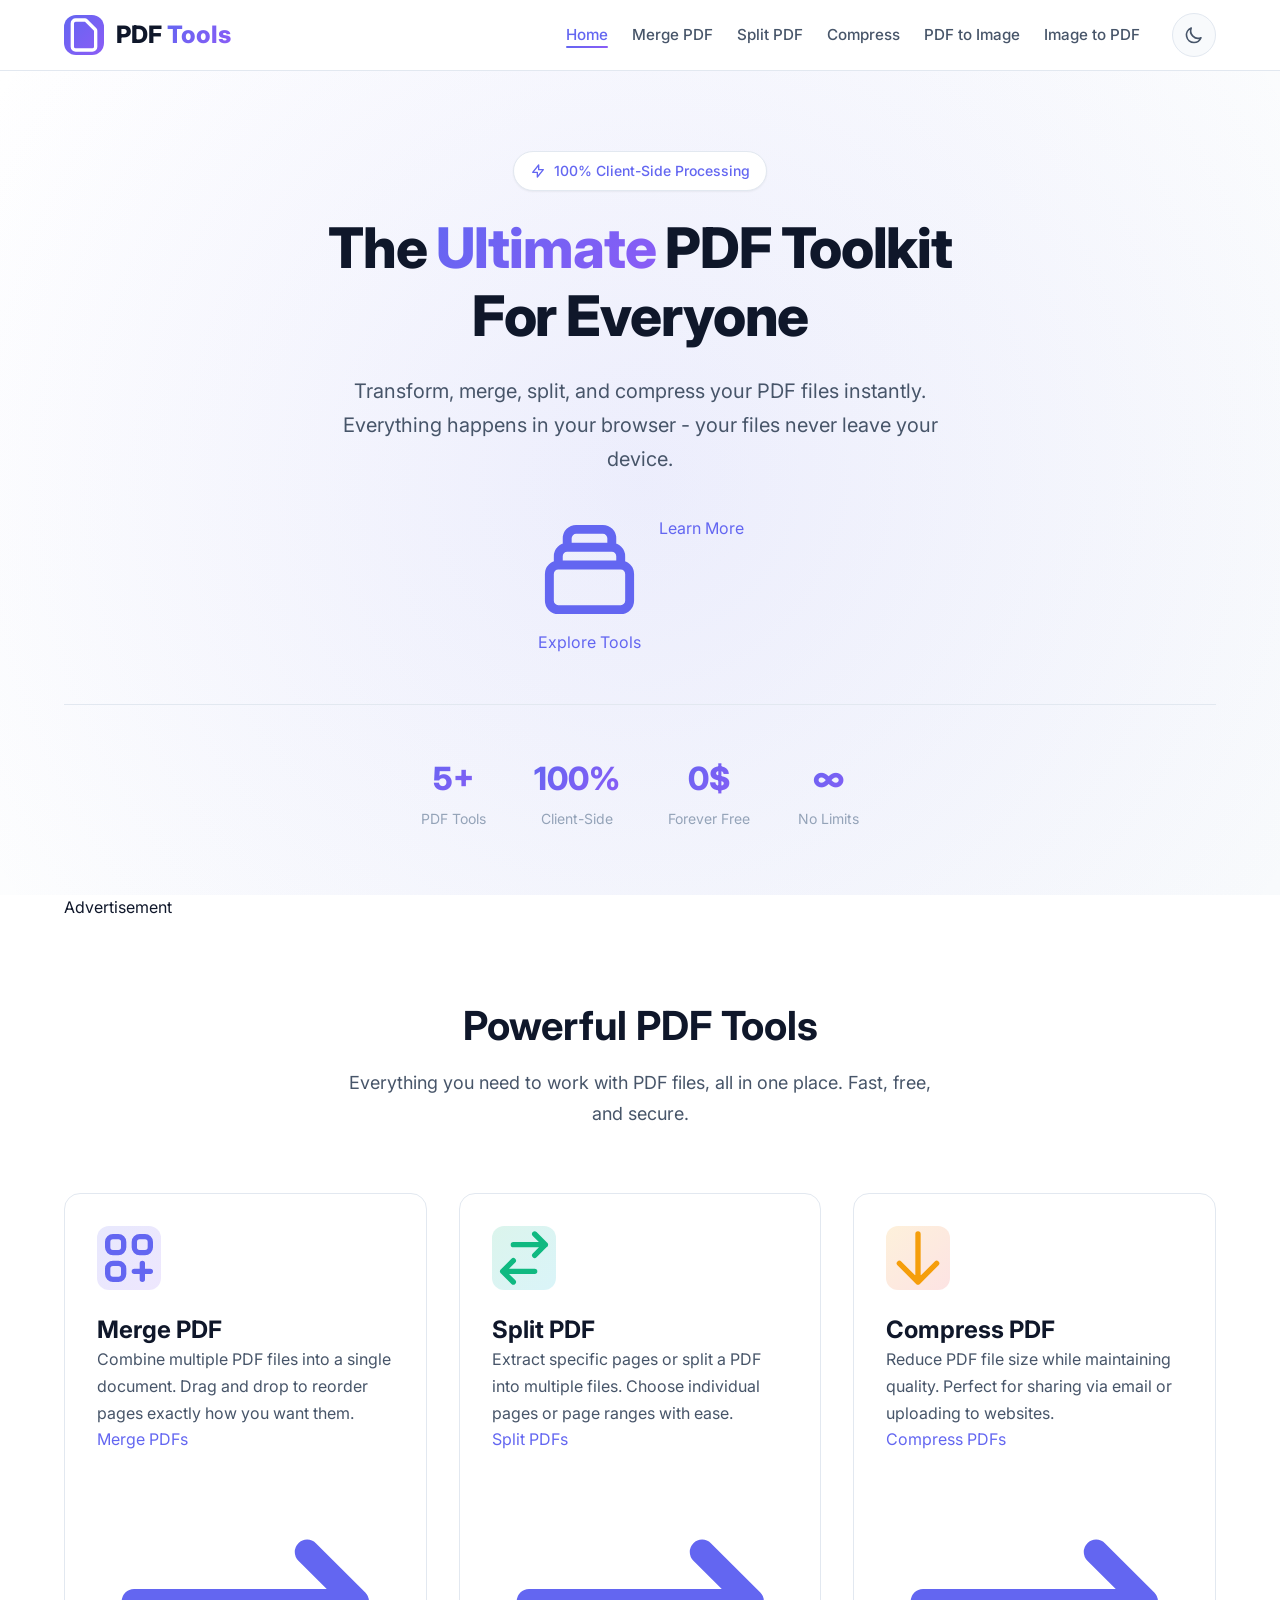
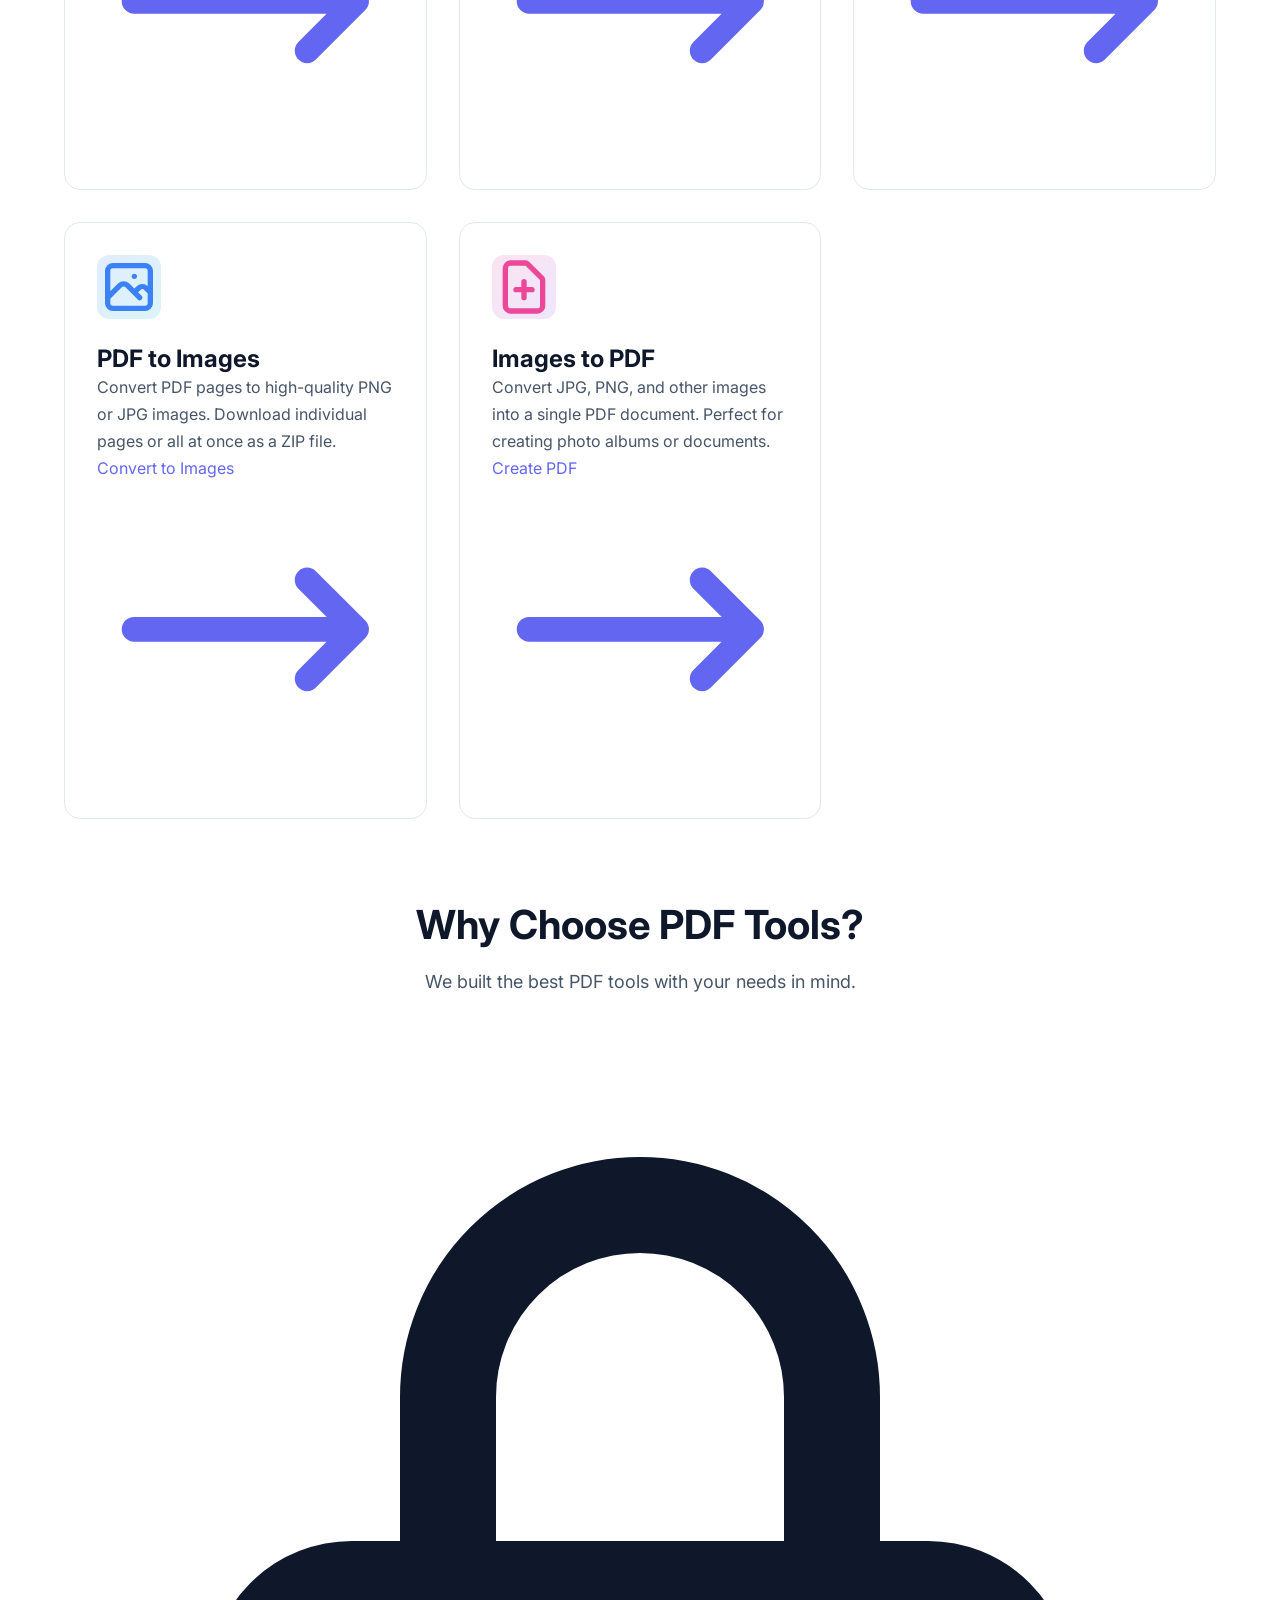
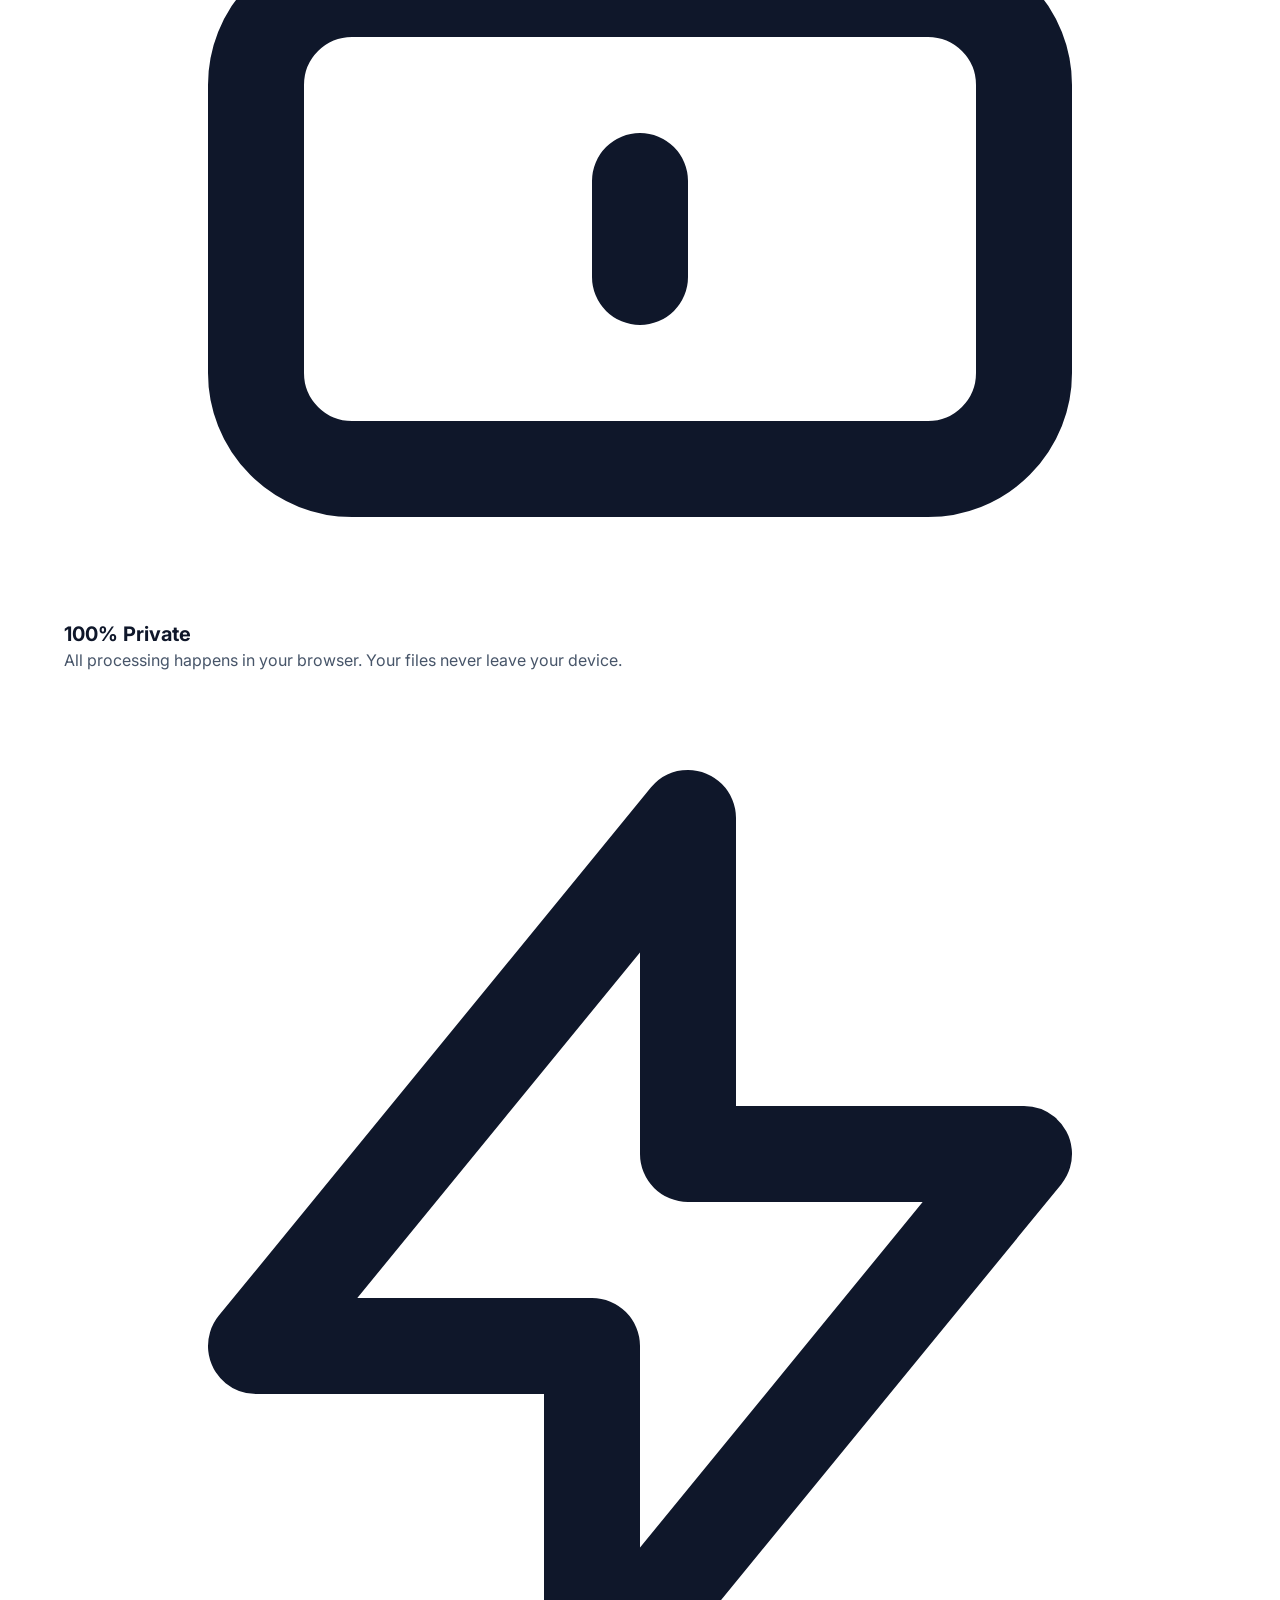
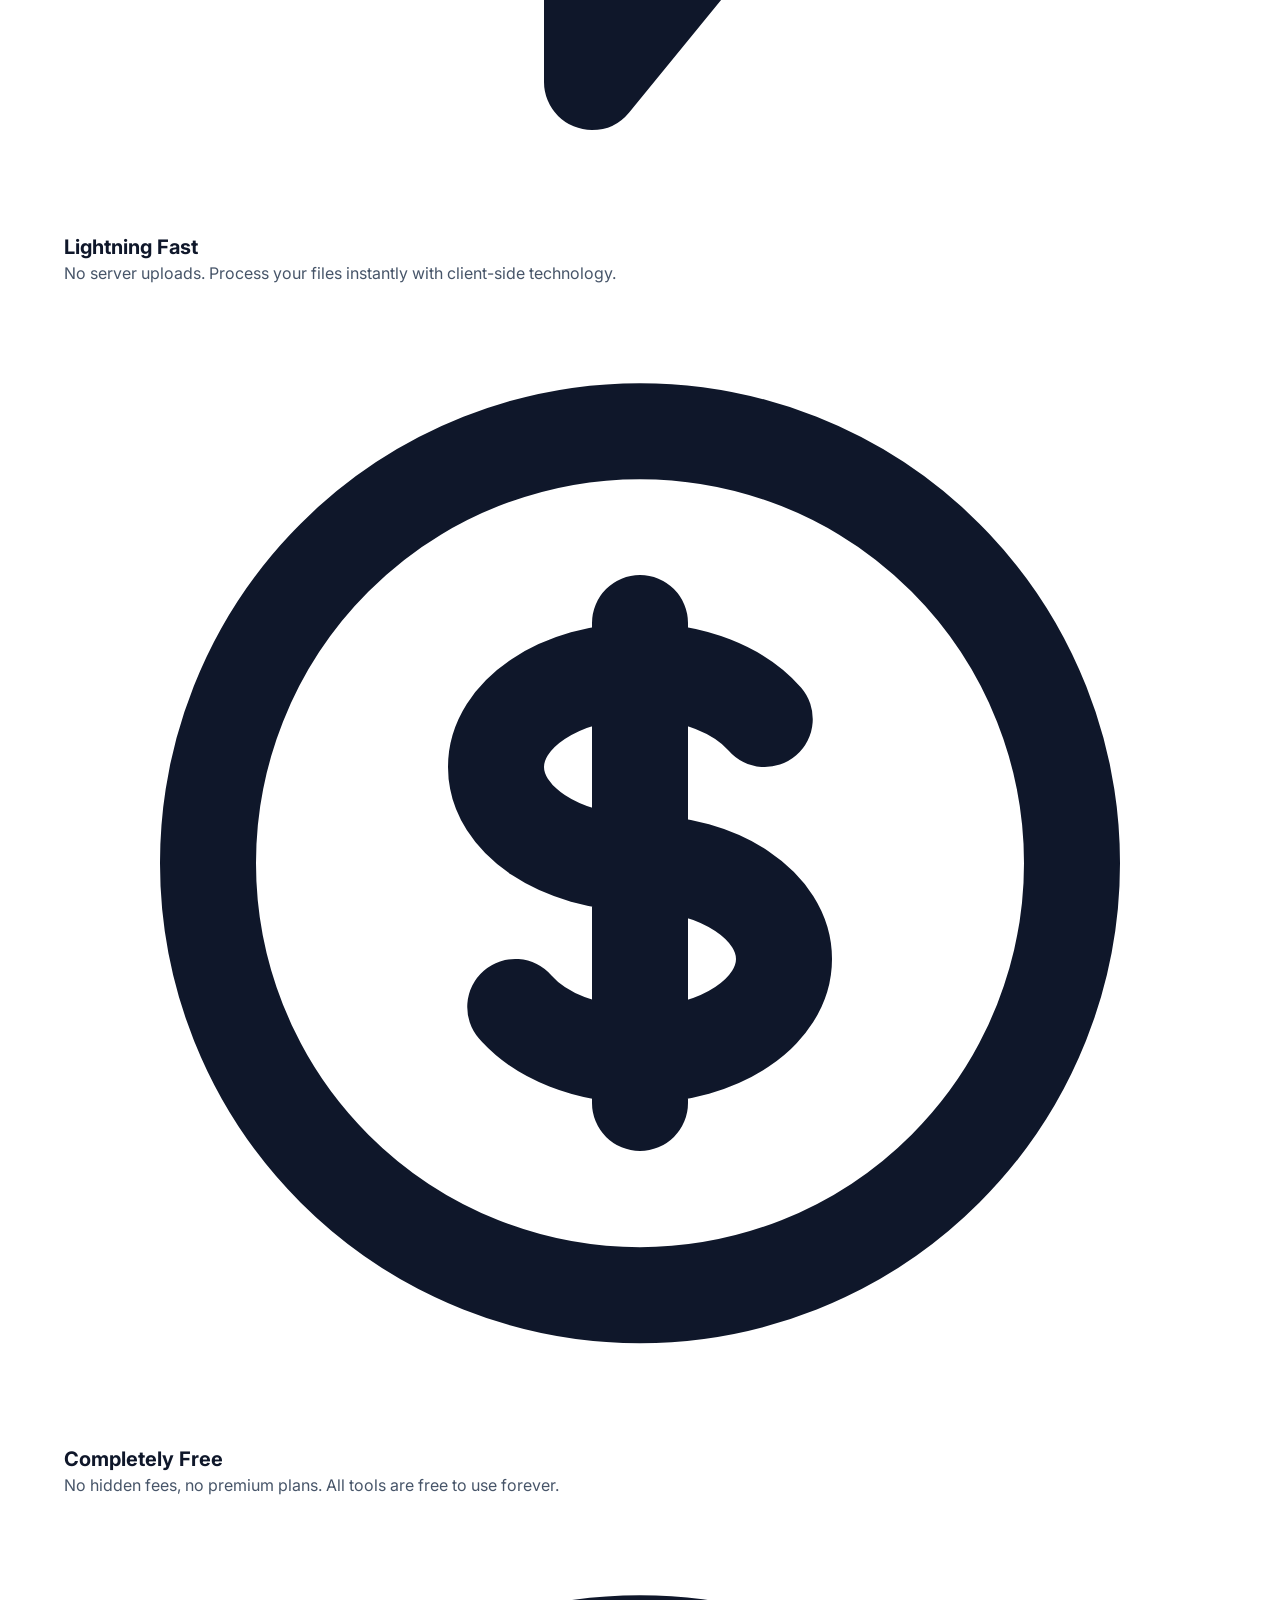
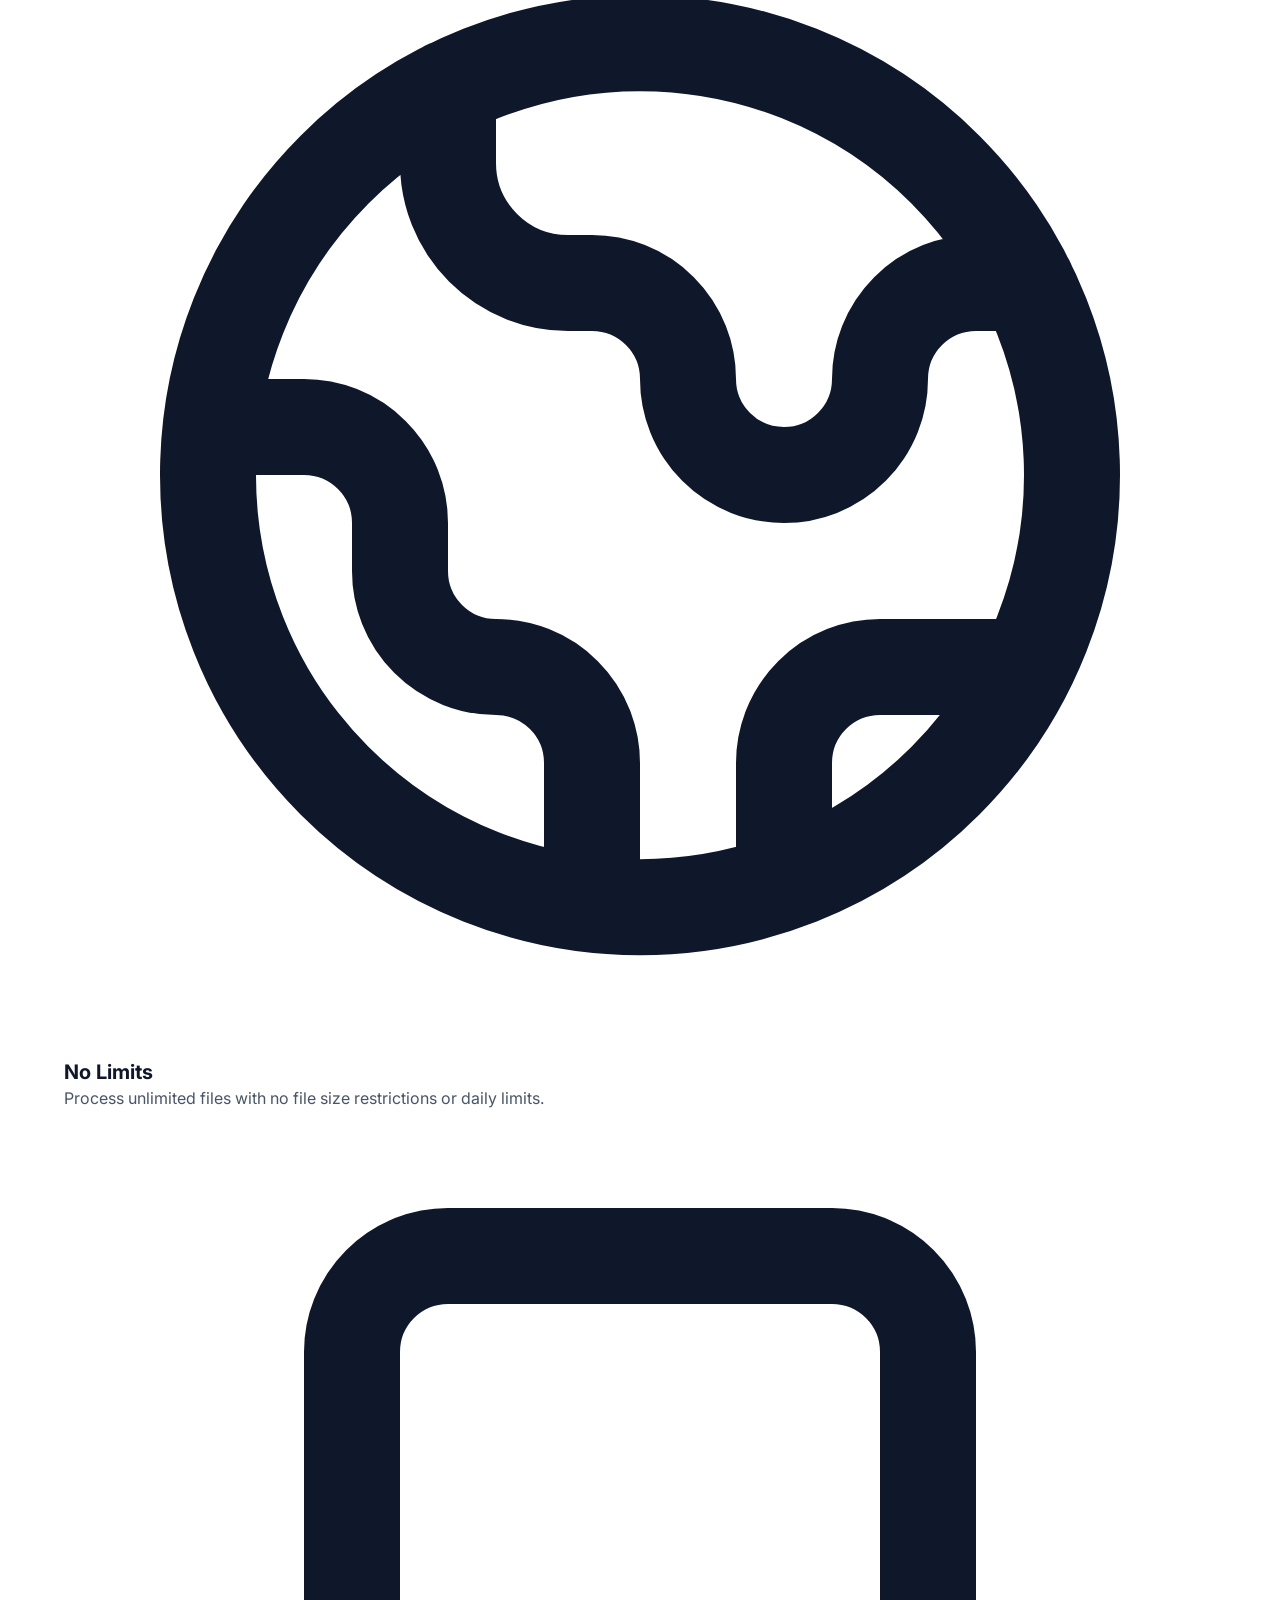
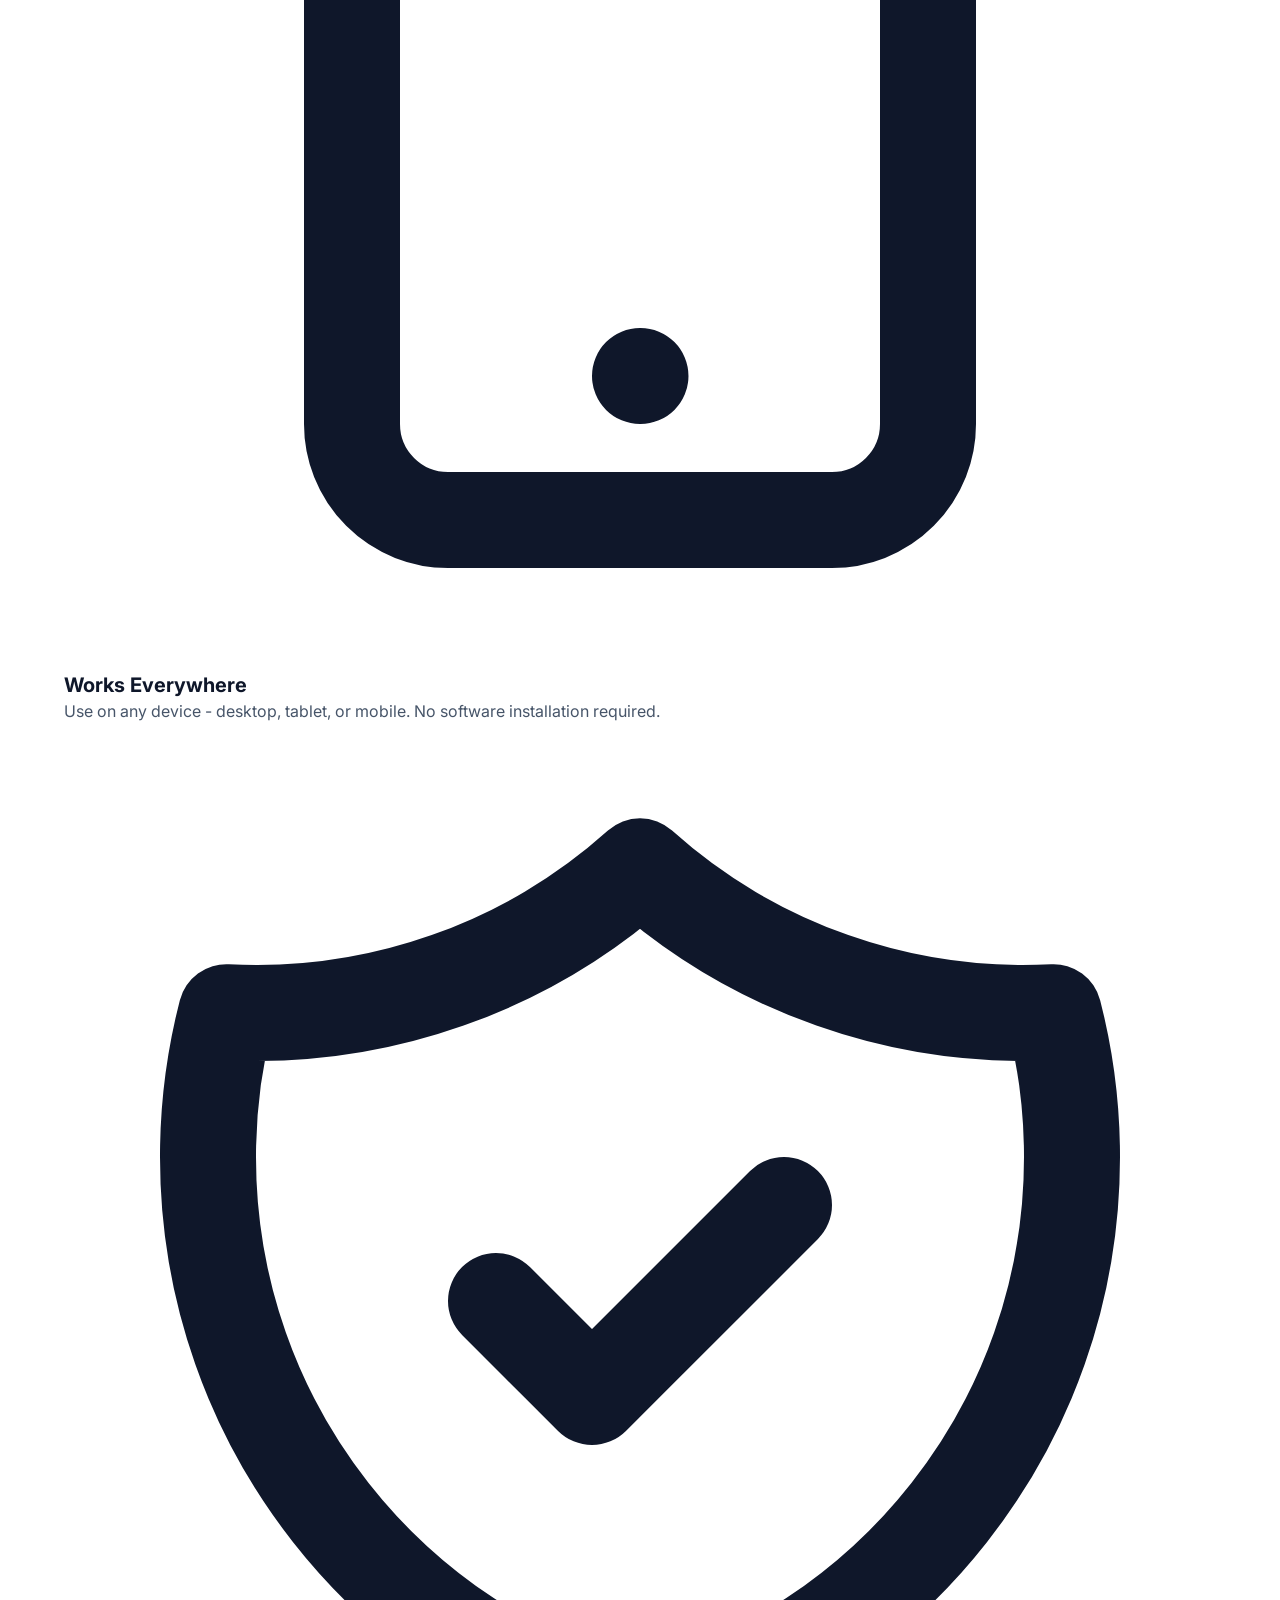
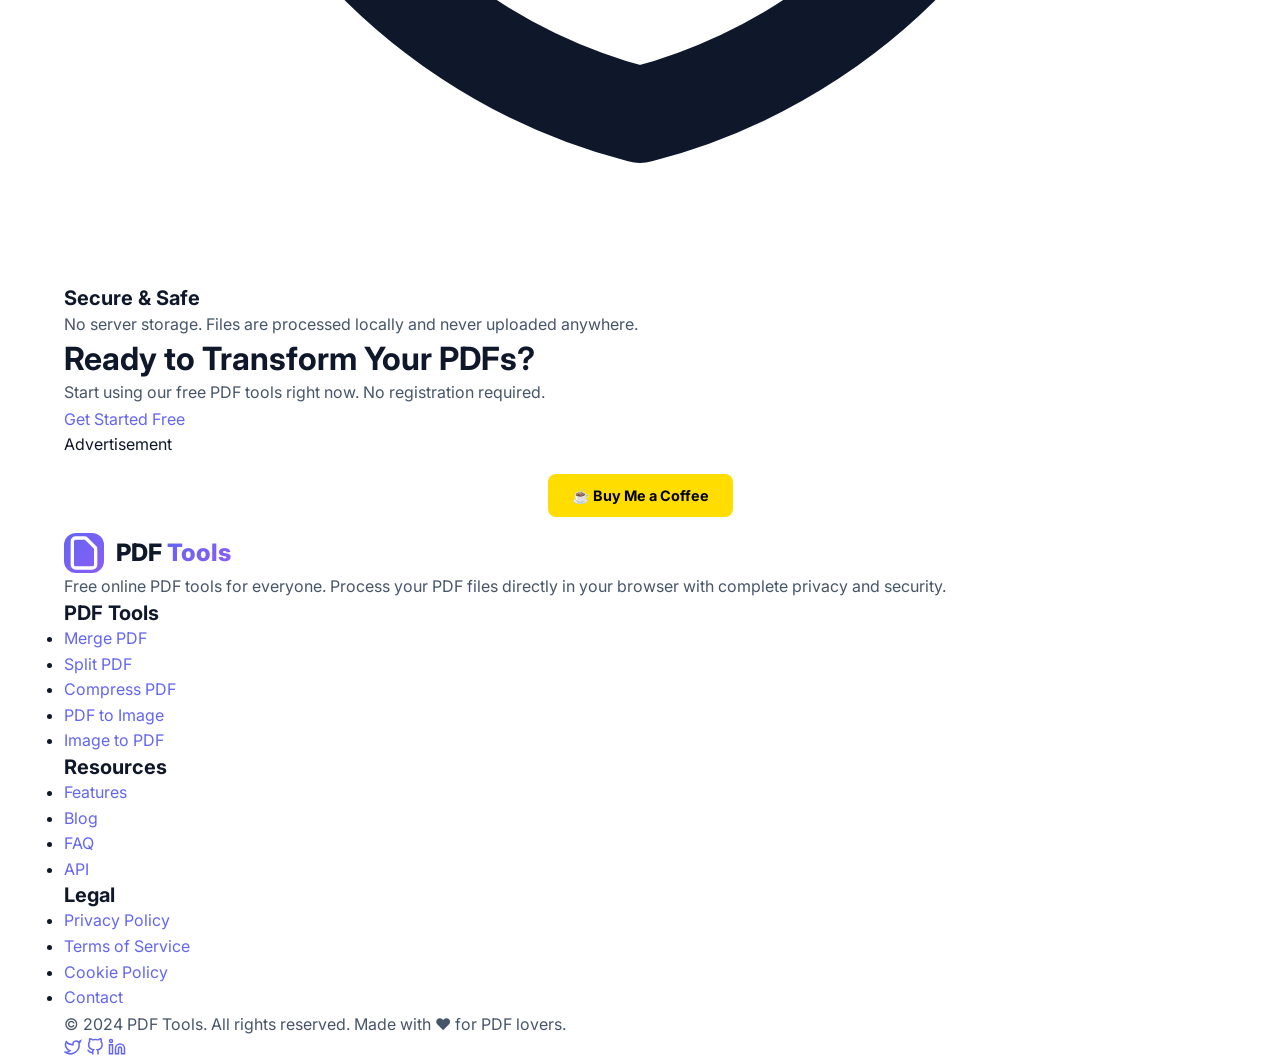
==== commit a51b61e5: "feat: add monetization - analytics, ads, affiliate links, pricing" ====
--- a/index.html
+++ b/index.html
@@ -418,5 +418,6 @@
 
     <!-- Scripts -->
     <script src="js/common.js"></script>
+  <script src="js/monetize.js"></script>
 </body>
 </html>
